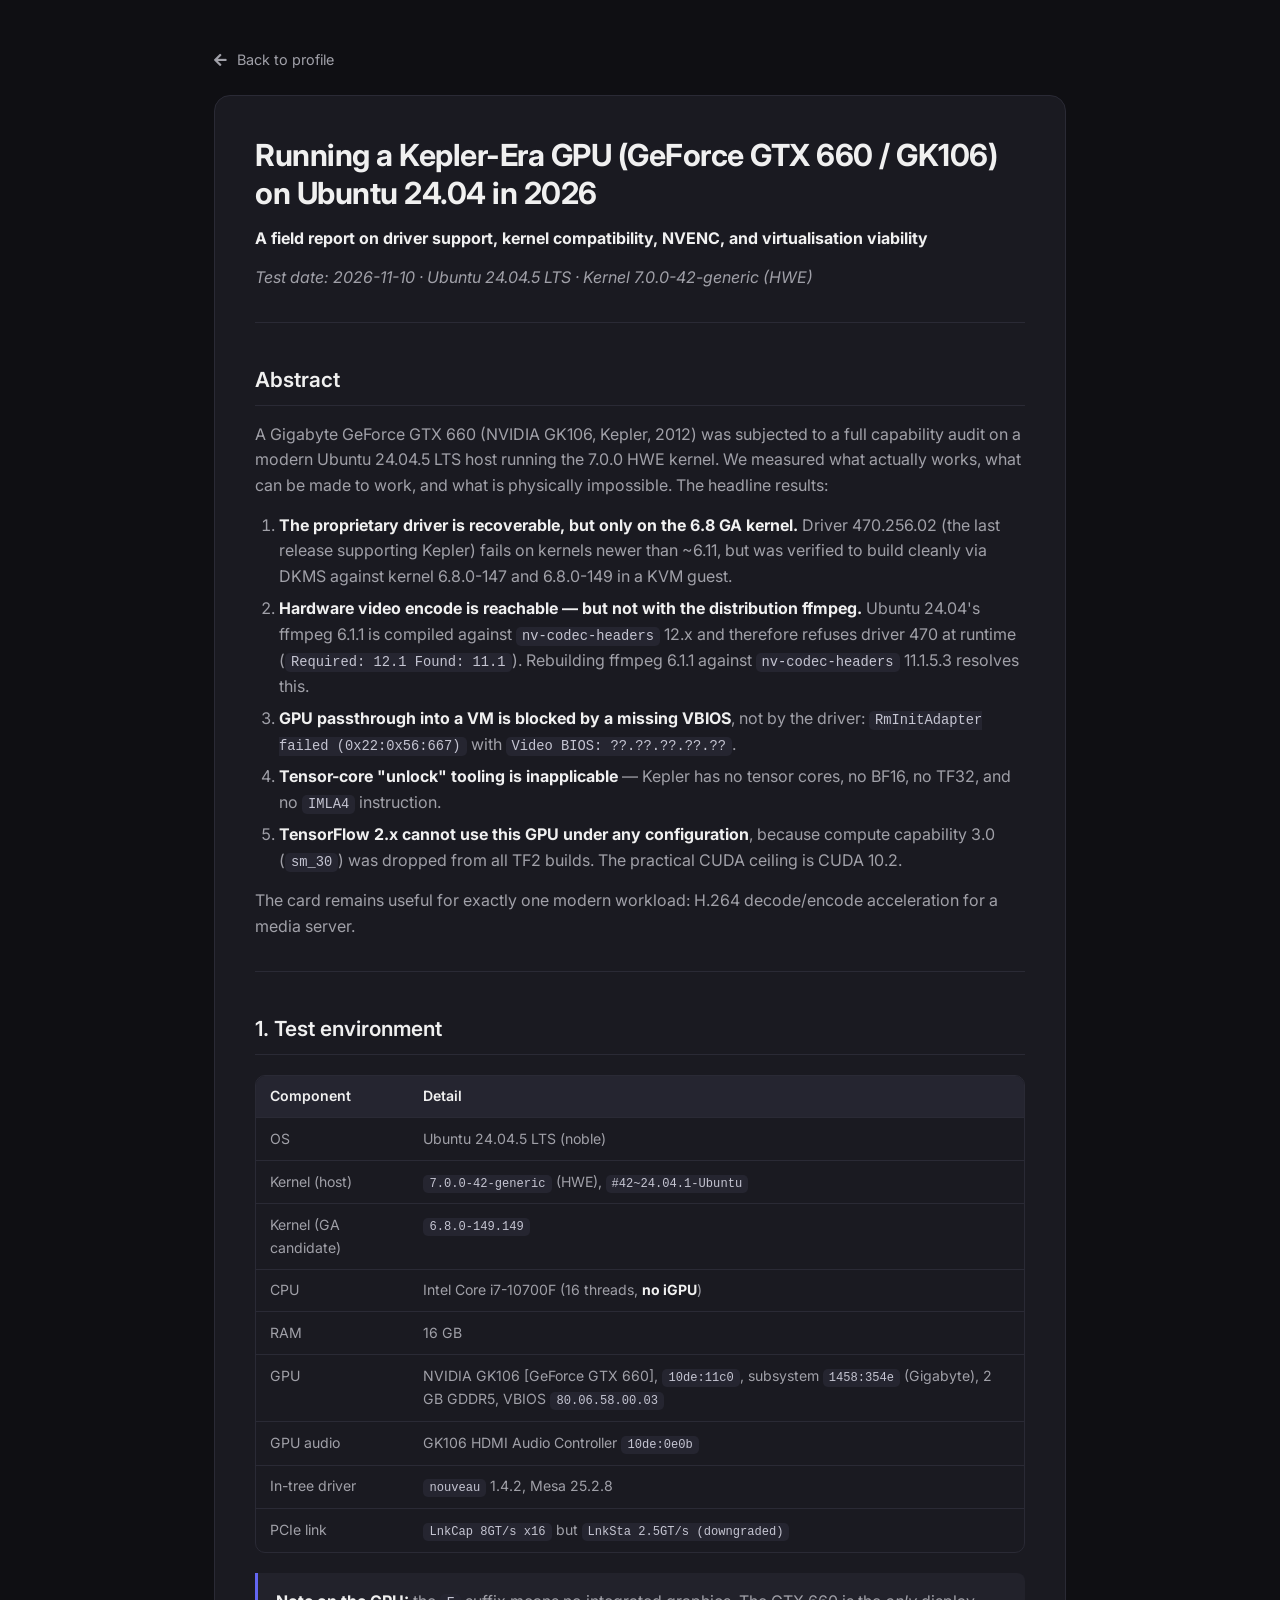
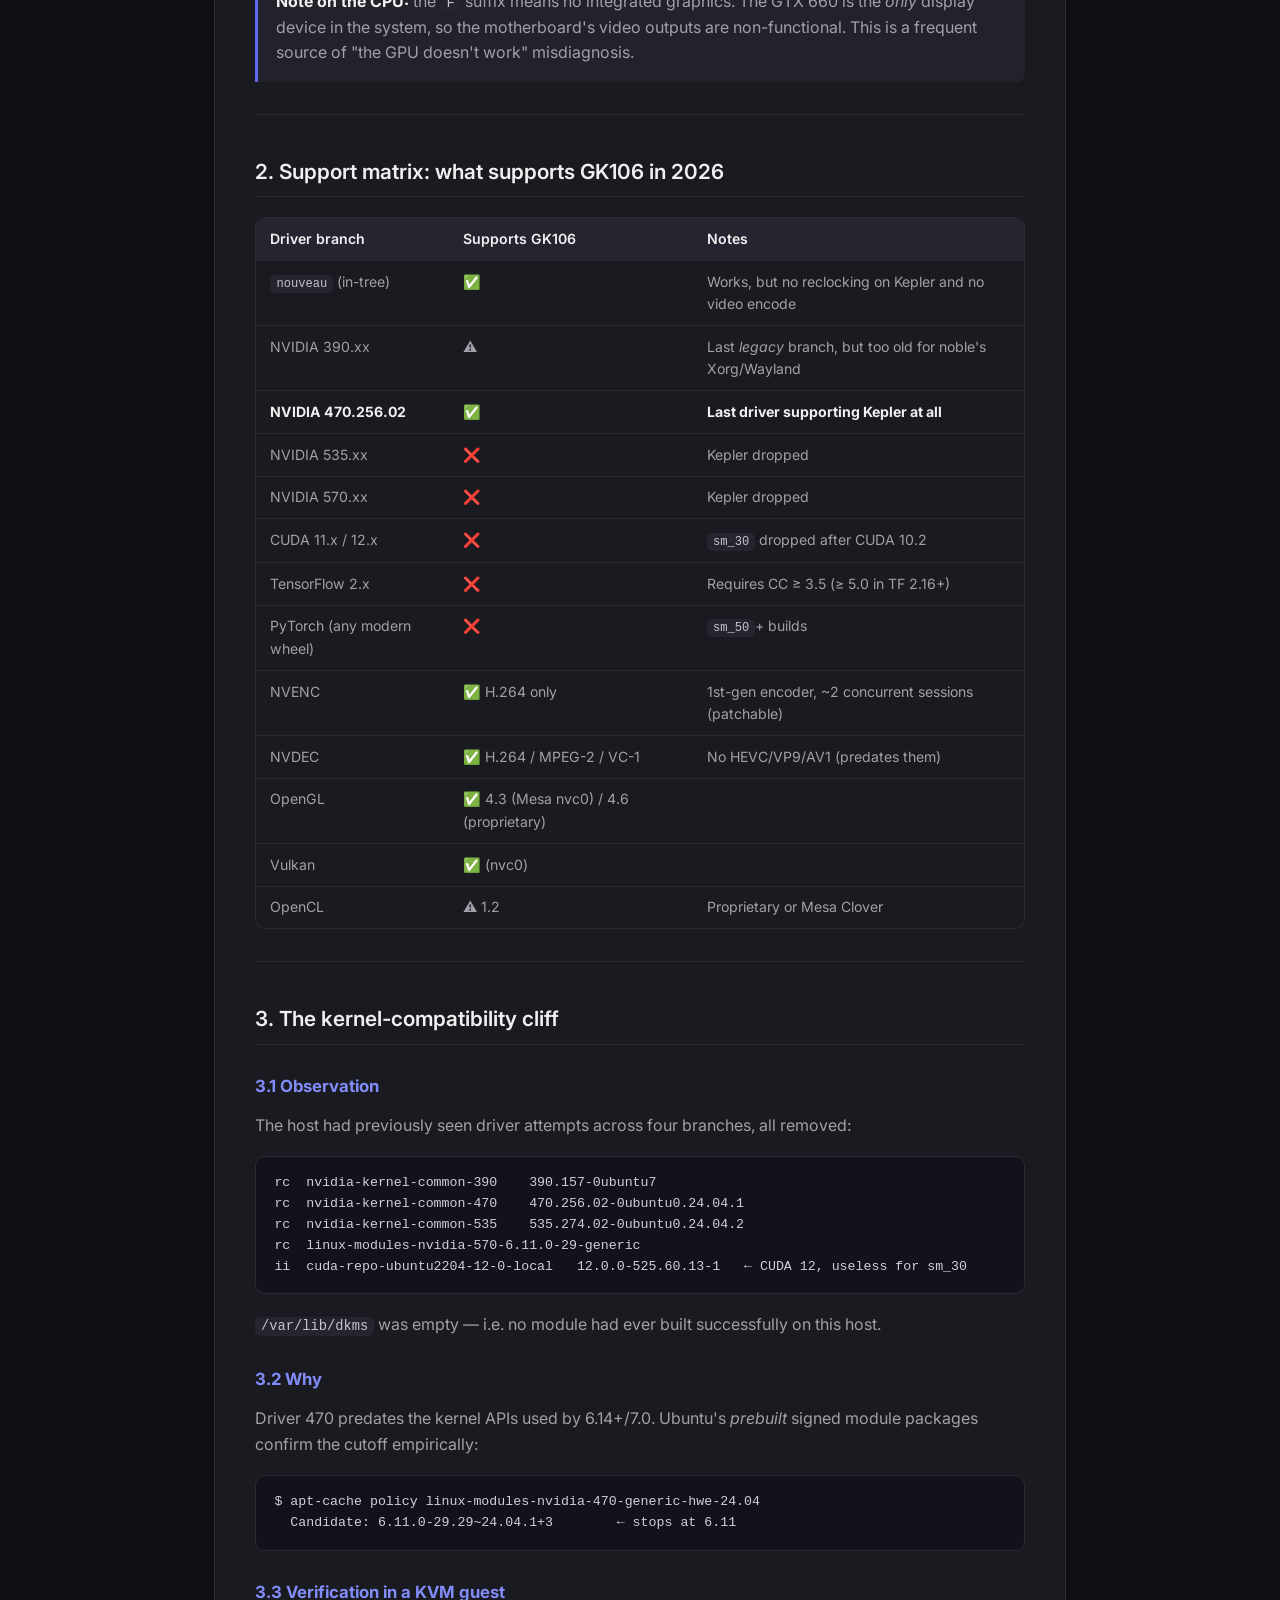
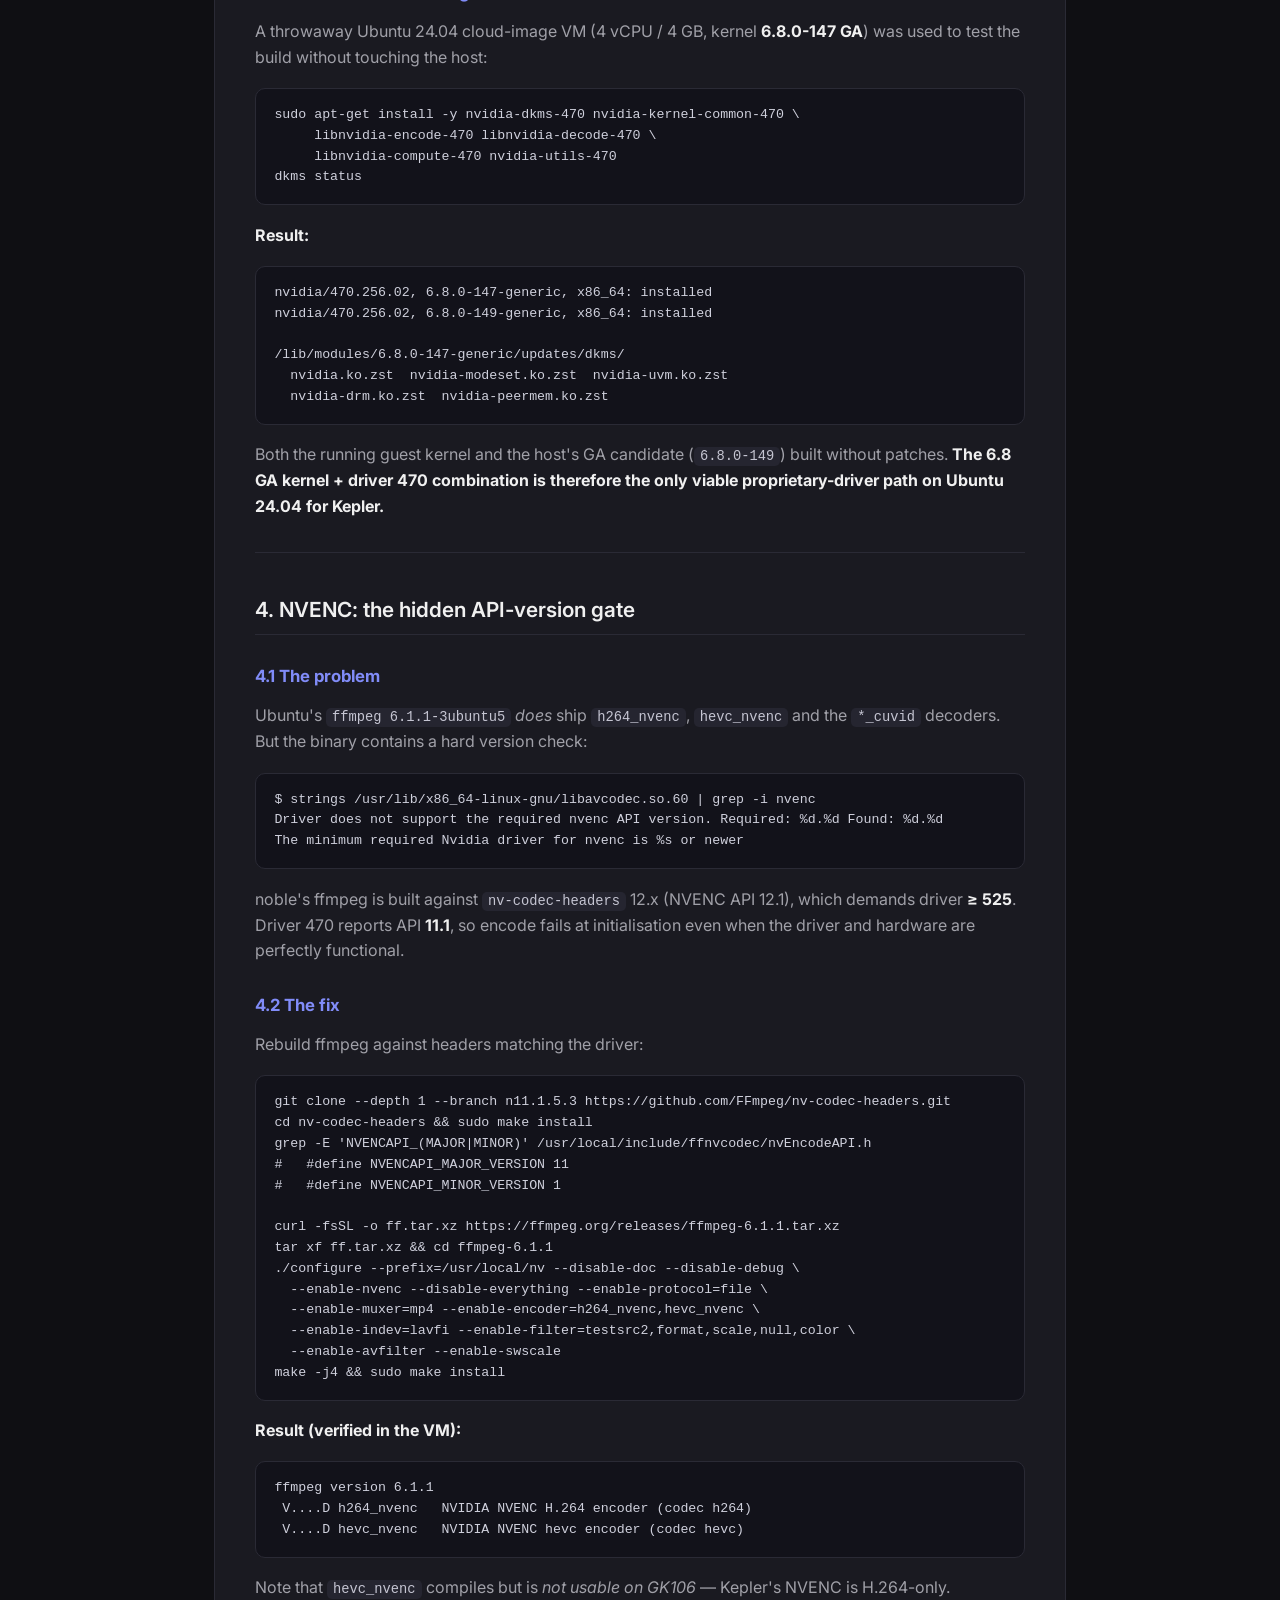
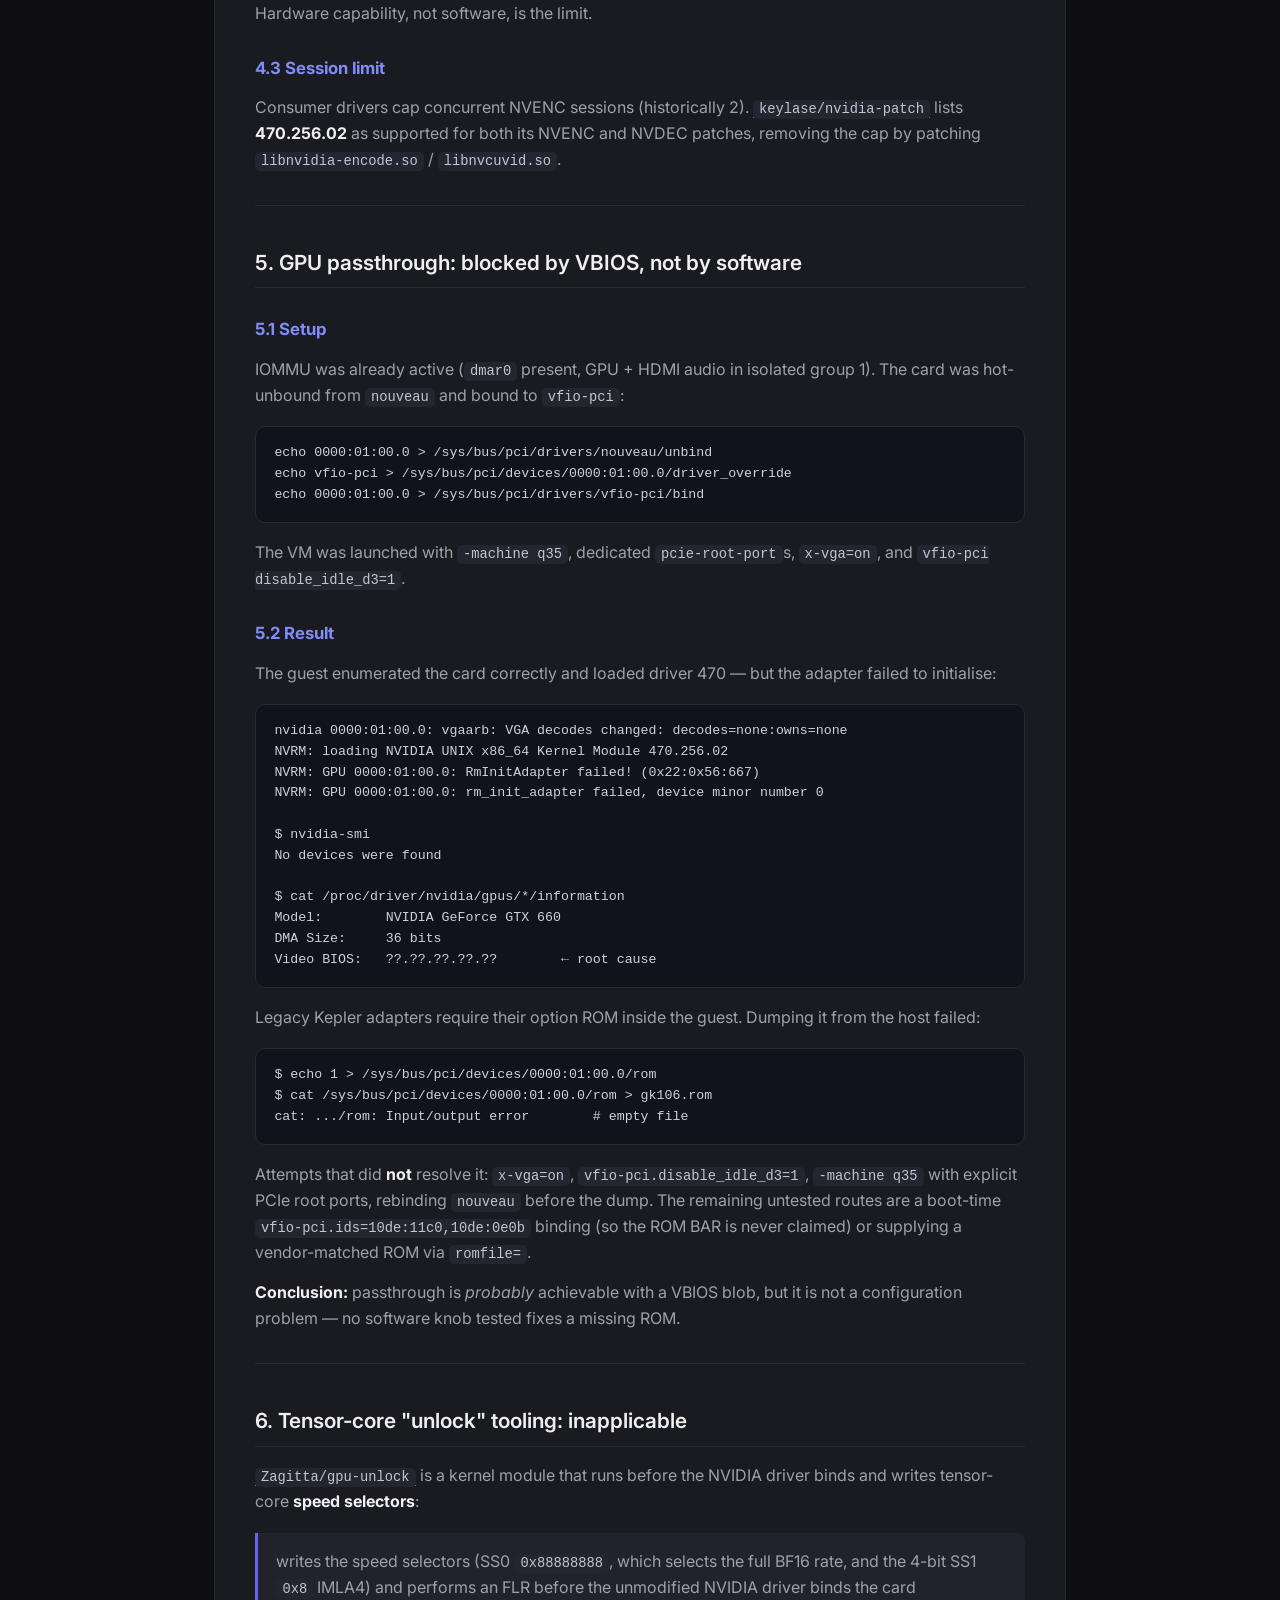
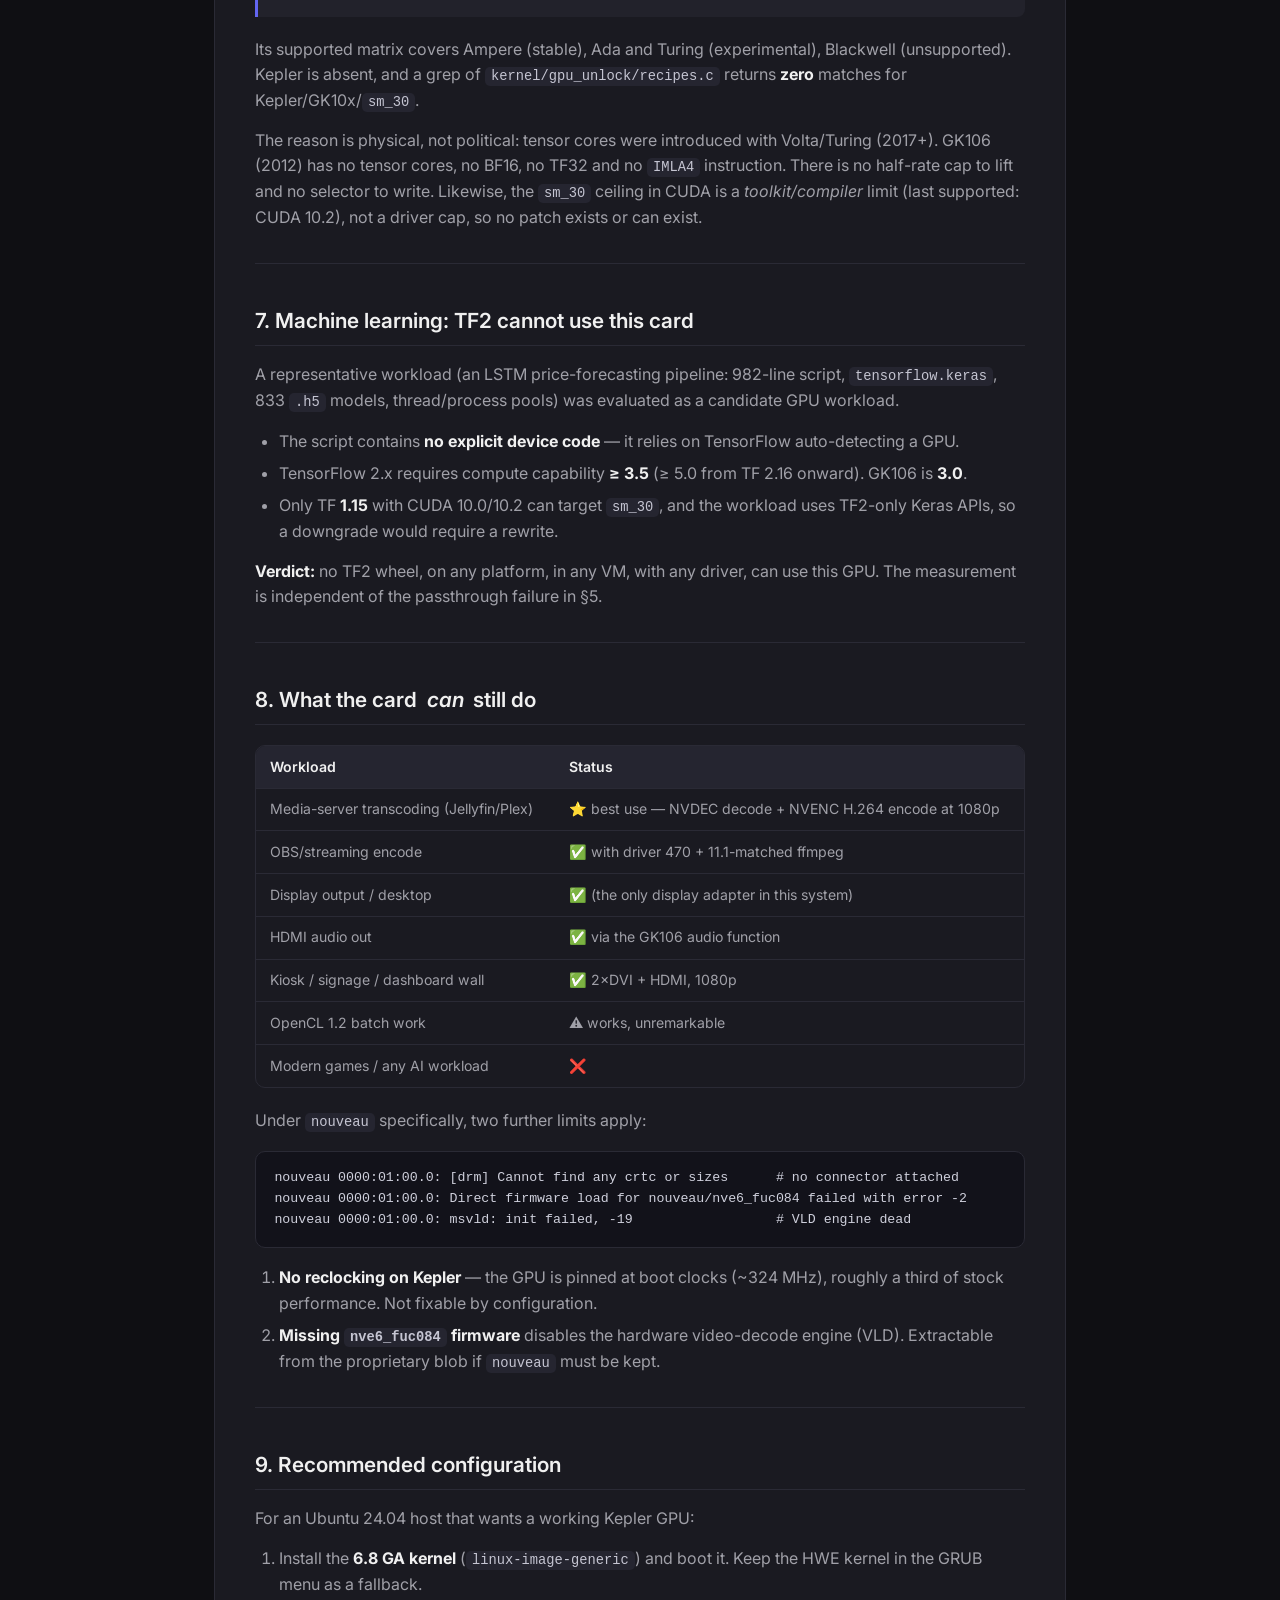
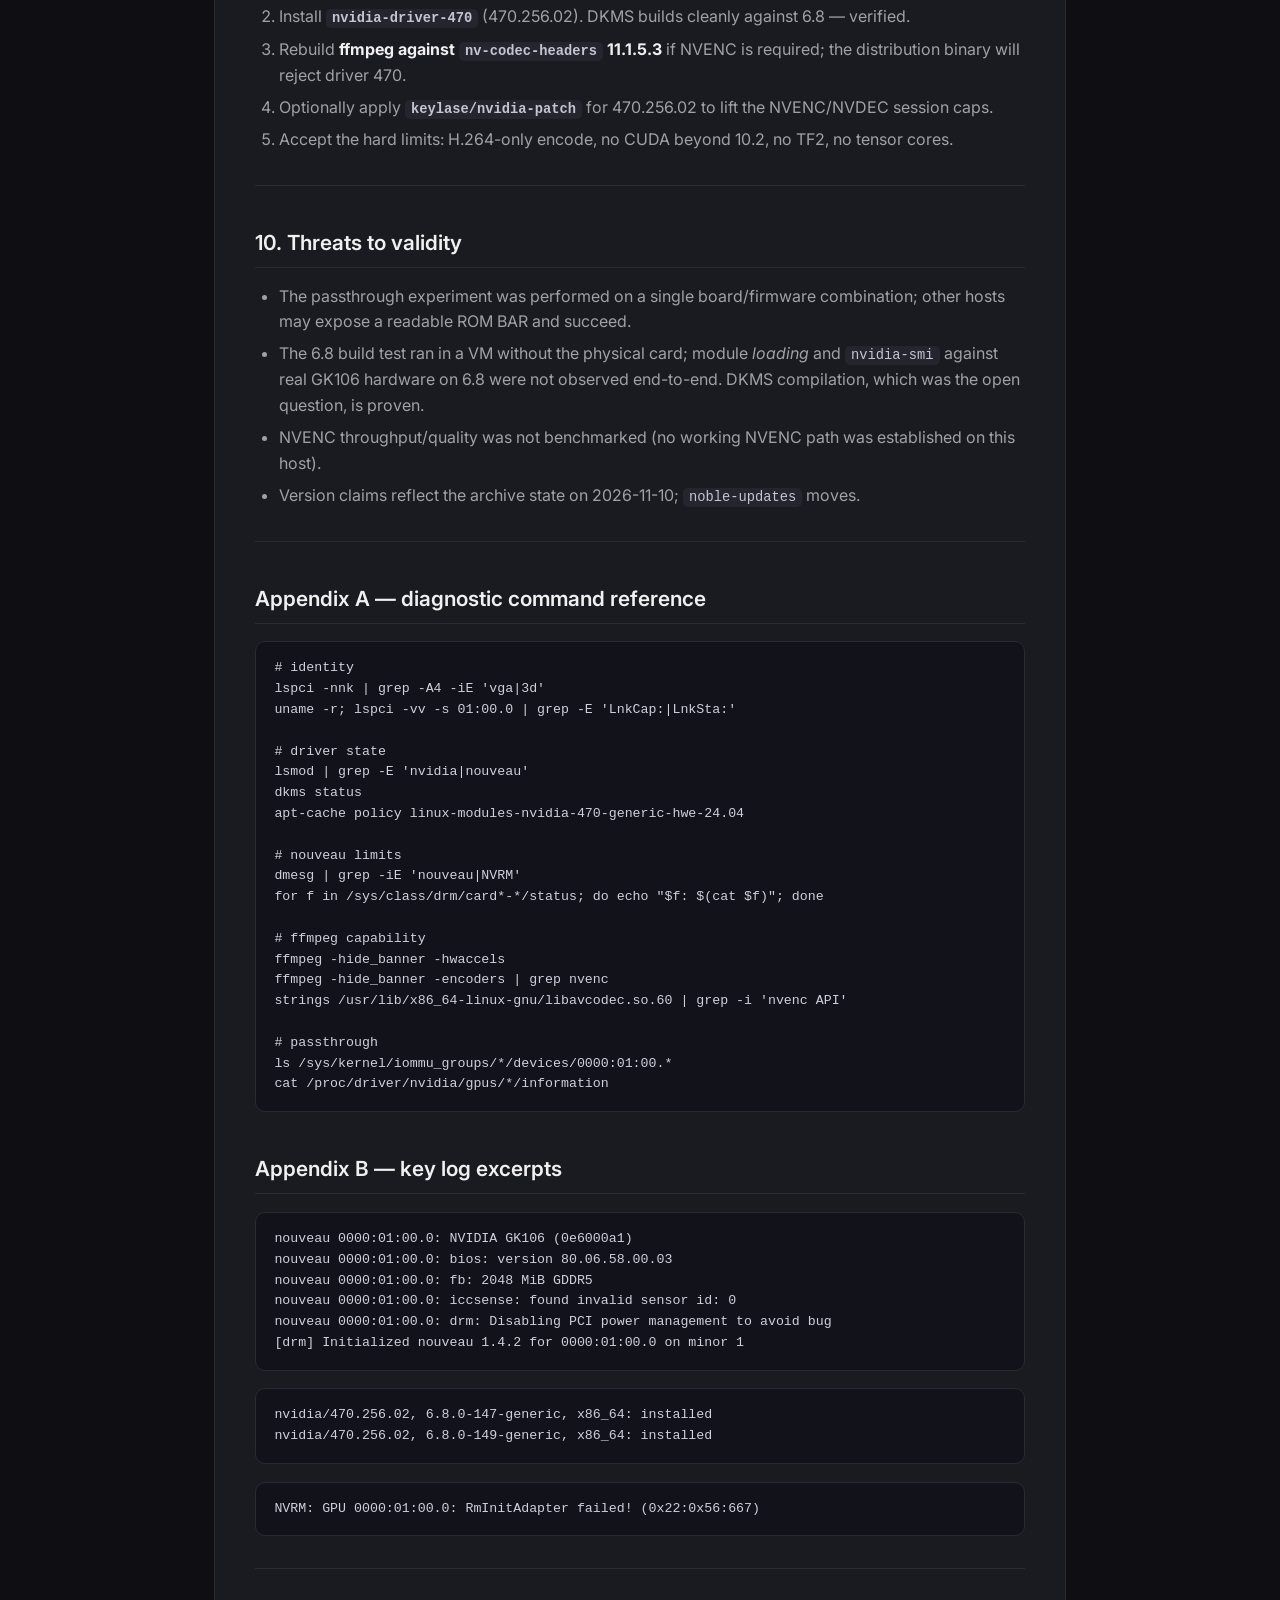
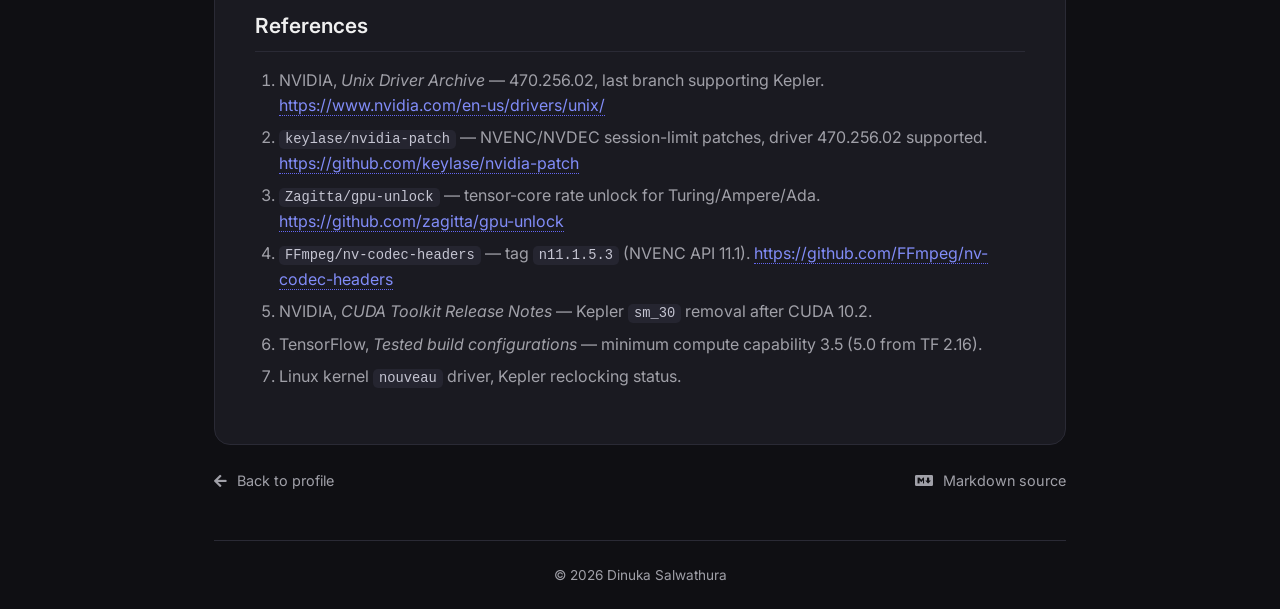
==== research/kepler-gk106-gpu.html @ ce241415 "Add research report: Kepler GK106 (GTX 660) on Ubuntu 24.04 Field report covering: - driver 470.256." ====
<!DOCTYPE html>
<html lang="en">

<meta name="description" content="Research: running a Kepler-era NVIDIA GeForce GTX 660 (GK106) on Ubuntu 24.04 in 2026 - driver support, kernel compatibility, NVENC, passthrough and CUDA limits." />
<meta property="og:title" content="Kepler GK106 (GTX 660) on Ubuntu 24.04 - Research" />
<meta property="og:type" content="article" />
<meta property="og:url" content="https://dinukasal.github.io/research/kepler-gk106-gpu.html" />
<meta property="og:description" content="A field report on driver support, kernel compatibility, NVENC and virtualisation viability for a 2012 Kepler GPU in 2026." />

<head>
    <meta charset="UTF-8">
    <meta name="viewport" content="width=device-width, initial-scale=1.0">
    <meta http-equiv="X-UA-Compatible" content="ie=edge">
    <link rel="stylesheet" href="https://use.fontawesome.com/releases/v5.4.1/css/all.css"
        integrity="sha384-5sAR7xN1Nv6T6+dT2mhtzEpVJvfS3NScPQTrOxhwjIuvcA67KV2R5Jz6kr4abQsz" crossorigin="anonymous">
    <link rel="stylesheet" href="../style.css">
    <title>Kepler GK106 on Ubuntu 24.04 | Dinuka Salwathura</title>

    <script async src="https://www.googletagmanager.com/gtag/js?id=G-8EG1JXCSR4"></script>
    <script>
        window.dataLayer = window.dataLayer || [];
        function gtag() { dataLayer.push(arguments); }
        gtag('js', new Date());
        gtag('config', 'G-8EG1JXCSR4');
    </script>
</head>

<body>
    <div class="container">
        <nav class="article-nav">
            <a href="../index.html"><i class="fas fa-arrow-left"></i> Back to profile</a>
        </nav>

        <article class="card article">
<h1 id="running-a-kepler-era-gpu-geforce-gtx-660-gk106-on-ubuntu-2404-in-2026">Running a Kepler-Era GPU (GeForce GTX 660 / GK106) on Ubuntu 24.04 in 2026</h1>
<p><strong>A field report on driver support, kernel compatibility, NVENC, and virtualisation viability</strong></p>
<p><em>Test date: 2026-11-10 · Ubuntu 24.04.5 LTS · Kernel 7.0.0-42-generic (HWE)</em></p>
<hr />
<h2 id="abstract">Abstract</h2>
<p>A Gigabyte GeForce GTX 660 (NVIDIA GK106, Kepler, 2012) was subjected to a full capability audit on a modern Ubuntu 24.04.5 LTS host running the 7.0.0 HWE kernel. We measured what actually works, what can be made to work, and what is physically impossible. The headline results:</p>
<ol>
<li><strong>The proprietary driver is recoverable, but only on the 6.8 GA kernel.</strong> Driver 470.256.02 (the last release supporting Kepler) fails on kernels newer than ~6.11, but was verified to build cleanly via DKMS against kernel 6.8.0-147 and 6.8.0-149 in a KVM guest.</li>
<li><strong>Hardware video encode is reachable — but not with the distribution ffmpeg.</strong> Ubuntu 24.04's ffmpeg 6.1.1 is compiled against <code>nv-codec-headers</code> 12.x and therefore refuses driver 470 at runtime (<code>Required: 12.1 Found: 11.1</code>). Rebuilding ffmpeg 6.1.1 against <code>nv-codec-headers</code> 11.1.5.3 resolves this.</li>
<li><strong>GPU passthrough into a VM is blocked by a missing VBIOS</strong>, not by the driver: <code>RmInitAdapter failed (0x22:0x56:667)</code> with <code>Video BIOS: ??.??.??.??.??</code>.</li>
<li><strong>Tensor-core "unlock" tooling is inapplicable</strong> — Kepler has no tensor cores, no BF16, no TF32, and no <code>IMLA4</code> instruction.</li>
<li><strong>TensorFlow 2.x cannot use this GPU under any configuration</strong>, because compute capability 3.0 (<code>sm_30</code>) was dropped from all TF2 builds. The practical CUDA ceiling is CUDA 10.2.</li>
</ol>
<p>The card remains useful for exactly one modern workload: H.264 decode/encode acceleration for a media server.</p>
<hr />
<h2 id="1-test-environment">1. Test environment</h2>
<div class="table-wrap"><table>
<thead>
<tr>
<th>Component</th>
<th>Detail</th>
</tr>
</thead>
<tbody>
<tr>
<td>OS</td>
<td>Ubuntu 24.04.5 LTS (noble)</td>
</tr>
<tr>
<td>Kernel (host)</td>
<td><code>7.0.0-42-generic</code> (HWE), <code>#42~24.04.1-Ubuntu</code></td>
</tr>
<tr>
<td>Kernel (GA candidate)</td>
<td><code>6.8.0-149.149</code></td>
</tr>
<tr>
<td>CPU</td>
<td>Intel Core i7-10700F (16 threads, <strong>no iGPU</strong>)</td>
</tr>
<tr>
<td>RAM</td>
<td>16 GB</td>
</tr>
<tr>
<td>GPU</td>
<td>NVIDIA GK106 [GeForce GTX 660], <code>10de:11c0</code>, subsystem <code>1458:354e</code> (Gigabyte), 2 GB GDDR5, VBIOS <code>80.06.58.00.03</code></td>
</tr>
<tr>
<td>GPU audio</td>
<td>GK106 HDMI Audio Controller <code>10de:0e0b</code></td>
</tr>
<tr>
<td>In-tree driver</td>
<td><code>nouveau</code> 1.4.2, Mesa 25.2.8</td>
</tr>
<tr>
<td>PCIe link</td>
<td><code>LnkCap 8GT/s x16</code> but <code>LnkSta 2.5GT/s (downgraded)</code></td>
</tr>
</tbody>
</table></div>
<blockquote>
<p><strong>Note on the CPU:</strong> the <code>F</code> suffix means no integrated graphics. The GTX 660 is the <em>only</em> display device in the system, so the motherboard's video outputs are non-functional. This is a frequent source of "the GPU doesn't work" misdiagnosis.</p>
</blockquote>
<hr />
<h2 id="2-support-matrix-what-supports-gk106-in-2026">2. Support matrix: what supports GK106 in 2026</h2>
<div class="table-wrap"><table>
<thead>
<tr>
<th>Driver branch</th>
<th>Supports GK106</th>
<th>Notes</th>
</tr>
</thead>
<tbody>
<tr>
<td><code>nouveau</code> (in-tree)</td>
<td>✅</td>
<td>Works, but no reclocking on Kepler and no video encode</td>
</tr>
<tr>
<td>NVIDIA 390.xx</td>
<td>⚠️</td>
<td>Last <em>legacy</em> branch, but too old for noble's Xorg/Wayland</td>
</tr>
<tr>
<td><strong>NVIDIA 470.256.02</strong></td>
<td>✅</td>
<td><strong>Last driver supporting Kepler at all</strong></td>
</tr>
<tr>
<td>NVIDIA 535.xx</td>
<td>❌</td>
<td>Kepler dropped</td>
</tr>
<tr>
<td>NVIDIA 570.xx</td>
<td>❌</td>
<td>Kepler dropped</td>
</tr>
<tr>
<td>CUDA 11.x / 12.x</td>
<td>❌</td>
<td><code>sm_30</code> dropped after CUDA 10.2</td>
</tr>
<tr>
<td>TensorFlow 2.x</td>
<td>❌</td>
<td>Requires CC ≥ 3.5 (≥ 5.0 in TF 2.16+)</td>
</tr>
<tr>
<td>PyTorch (any modern wheel)</td>
<td>❌</td>
<td><code>sm_50</code>+ builds</td>
</tr>
<tr>
<td>NVENC</td>
<td>✅ H.264 only</td>
<td>1st-gen encoder, ~2 concurrent sessions (patchable)</td>
</tr>
<tr>
<td>NVDEC</td>
<td>✅ H.264 / MPEG-2 / VC-1</td>
<td>No HEVC/VP9/AV1 (predates them)</td>
</tr>
<tr>
<td>OpenGL</td>
<td>✅ 4.3 (Mesa nvc0) / 4.6 (proprietary)</td>
<td></td>
</tr>
<tr>
<td>Vulkan</td>
<td>✅ (nvc0)</td>
<td></td>
</tr>
<tr>
<td>OpenCL</td>
<td>⚠️ 1.2</td>
<td>Proprietary or Mesa Clover</td>
</tr>
</tbody>
</table></div>
<hr />
<h2 id="3-the-kernel-compatibility-cliff">3. The kernel-compatibility cliff</h2>
<h3 id="31-observation">3.1 Observation</h3>
<p>The host had previously seen driver attempts across four branches, all removed:</p>
<pre><code>rc  nvidia-kernel-common-390    390.157-0ubuntu7
rc  nvidia-kernel-common-470    470.256.02-0ubuntu0.24.04.1
rc  nvidia-kernel-common-535    535.274.02-0ubuntu0.24.04.2
rc  linux-modules-nvidia-570-6.11.0-29-generic
ii  cuda-repo-ubuntu2204-12-0-local   12.0.0-525.60.13-1   ← CUDA 12, useless for sm_30
</code></pre>
<p><code>/var/lib/dkms</code> was empty — i.e. no module had ever built successfully on this host.</p>
<h3 id="32-why">3.2 Why</h3>
<p>Driver 470 predates the kernel APIs used by 6.14+/7.0. Ubuntu's <em>prebuilt</em> signed module packages confirm the cutoff empirically:</p>
<pre><code>$ apt-cache policy linux-modules-nvidia-470-generic-hwe-24.04
  Candidate: 6.11.0-29.29~24.04.1+3        ← stops at 6.11
</code></pre>
<h3 id="33-verification-in-a-kvm-guest">3.3 Verification in a KVM guest</h3>
<p>A throwaway Ubuntu 24.04 cloud-image VM (4 vCPU / 4 GB, kernel <strong>6.8.0-147 GA</strong>) was used to test the build without touching the host:</p>
<pre><code class="language-bash">sudo apt-get install -y nvidia-dkms-470 nvidia-kernel-common-470 \
     libnvidia-encode-470 libnvidia-decode-470 \
     libnvidia-compute-470 nvidia-utils-470
dkms status
</code></pre>
<p><strong>Result:</strong></p>
<pre><code>nvidia/470.256.02, 6.8.0-147-generic, x86_64: installed
nvidia/470.256.02, 6.8.0-149-generic, x86_64: installed

/lib/modules/6.8.0-147-generic/updates/dkms/
  nvidia.ko.zst  nvidia-modeset.ko.zst  nvidia-uvm.ko.zst
  nvidia-drm.ko.zst  nvidia-peermem.ko.zst
</code></pre>
<p>Both the running guest kernel and the host's GA candidate (<code>6.8.0-149</code>) built without patches. <strong>The 6.8 GA kernel + driver 470 combination is therefore the only viable proprietary-driver path on Ubuntu 24.04 for Kepler.</strong></p>
<hr />
<h2 id="4-nvenc-the-hidden-api-version-gate">4. NVENC: the hidden API-version gate</h2>
<h3 id="41-the-problem">4.1 The problem</h3>
<p>Ubuntu's <code>ffmpeg 6.1.1-3ubuntu5</code> <em>does</em> ship <code>h264_nvenc</code>, <code>hevc_nvenc</code> and the <code>*_cuvid</code> decoders. But the binary contains a hard version check:</p>
<pre><code>$ strings /usr/lib/x86_64-linux-gnu/libavcodec.so.60 | grep -i nvenc
Driver does not support the required nvenc API version. Required: %d.%d Found: %d.%d
The minimum required Nvidia driver for nvenc is %s or newer
</code></pre>
<p>noble's ffmpeg is built against <code>nv-codec-headers</code> 12.x (NVENC API 12.1), which demands driver <strong>≥ 525</strong>. Driver 470 reports API <strong>11.1</strong>, so encode fails at initialisation even when the driver and hardware are perfectly functional.</p>
<h3 id="42-the-fix">4.2 The fix</h3>
<p>Rebuild ffmpeg against headers matching the driver:</p>
<pre><code class="language-bash">git clone --depth 1 --branch n11.1.5.3 https://github.com/FFmpeg/nv-codec-headers.git
cd nv-codec-headers &amp;&amp; sudo make install
grep -E 'NVENCAPI_(MAJOR|MINOR)' /usr/local/include/ffnvcodec/nvEncodeAPI.h
#   #define NVENCAPI_MAJOR_VERSION 11
#   #define NVENCAPI_MINOR_VERSION 1

curl -fsSL -o ff.tar.xz https://ffmpeg.org/releases/ffmpeg-6.1.1.tar.xz
tar xf ff.tar.xz &amp;&amp; cd ffmpeg-6.1.1
./configure --prefix=/usr/local/nv --disable-doc --disable-debug \
  --enable-nvenc --disable-everything --enable-protocol=file \
  --enable-muxer=mp4 --enable-encoder=h264_nvenc,hevc_nvenc \
  --enable-indev=lavfi --enable-filter=testsrc2,format,scale,null,color \
  --enable-avfilter --enable-swscale
make -j4 &amp;&amp; sudo make install
</code></pre>
<p><strong>Result (verified in the VM):</strong></p>
<pre><code>ffmpeg version 6.1.1
 V....D h264_nvenc   NVIDIA NVENC H.264 encoder (codec h264)
 V....D hevc_nvenc   NVIDIA NVENC hevc encoder (codec hevc)
</code></pre>
<p>Note that <code>hevc_nvenc</code> compiles but is <em>not usable on GK106</em> — Kepler's NVENC is H.264-only. Hardware capability, not software, is the limit.</p>
<h3 id="43-session-limit">4.3 Session limit</h3>
<p>Consumer drivers cap concurrent NVENC sessions (historically 2). <a href="https://github.com/keylase/nvidia-patch"><code>keylase/nvidia-patch</code></a> lists <strong>470.256.02</strong> as supported for both its NVENC and NVDEC patches, removing the cap by patching <code>libnvidia-encode.so</code> / <code>libnvcuvid.so</code>.</p>
<hr />
<h2 id="5-gpu-passthrough-blocked-by-vbios-not-by-software">5. GPU passthrough: blocked by VBIOS, not by software</h2>
<h3 id="51-setup">5.1 Setup</h3>
<p>IOMMU was already active (<code>dmar0</code> present, GPU + HDMI audio in isolated group 1). The card was hot-unbound from <code>nouveau</code> and bound to <code>vfio-pci</code>:</p>
<pre><code class="language-bash">echo 0000:01:00.0 &gt; /sys/bus/pci/drivers/nouveau/unbind
echo vfio-pci &gt; /sys/bus/pci/devices/0000:01:00.0/driver_override
echo 0000:01:00.0 &gt; /sys/bus/pci/drivers/vfio-pci/bind
</code></pre>
<p>The VM was launched with <code>-machine q35</code>, dedicated <code>pcie-root-port</code>s, <code>x-vga=on</code>, and <code>vfio-pci disable_idle_d3=1</code>.</p>
<h3 id="52-result">5.2 Result</h3>
<p>The guest enumerated the card correctly and loaded driver 470 — but the adapter failed to initialise:</p>
<pre><code>nvidia 0000:01:00.0: vgaarb: VGA decodes changed: decodes=none:owns=none
NVRM: loading NVIDIA UNIX x86_64 Kernel Module 470.256.02
NVRM: GPU 0000:01:00.0: RmInitAdapter failed! (0x22:0x56:667)
NVRM: GPU 0000:01:00.0: rm_init_adapter failed, device minor number 0

$ nvidia-smi
No devices were found

$ cat /proc/driver/nvidia/gpus/*/information
Model:        NVIDIA GeForce GTX 660
DMA Size:     36 bits
Video BIOS:   ??.??.??.??.??        ← root cause
</code></pre>
<p>Legacy Kepler adapters require their option ROM inside the guest. Dumping it from the host failed:</p>
<pre><code>$ echo 1 &gt; /sys/bus/pci/devices/0000:01:00.0/rom
$ cat /sys/bus/pci/devices/0000:01:00.0/rom &gt; gk106.rom
cat: .../rom: Input/output error        # empty file
</code></pre>
<p>Attempts that did <strong>not</strong> resolve it: <code>x-vga=on</code>, <code>vfio-pci.disable_idle_d3=1</code>, <code>-machine q35</code> with explicit PCIe root ports, rebinding <code>nouveau</code> before the dump. The remaining untested routes are a boot-time <code>vfio-pci.ids=10de:11c0,10de:0e0b</code> binding (so the ROM BAR is never claimed) or supplying a vendor-matched ROM via <code>romfile=</code>.</p>
<p><strong>Conclusion:</strong> passthrough is <em>probably</em> achievable with a VBIOS blob, but it is not a configuration problem — no software knob tested fixes a missing ROM.</p>
<hr />
<h2 id="6-tensor-core-unlock-tooling-inapplicable">6. Tensor-core "unlock" tooling: inapplicable</h2>
<p><a href="https://github.com/zagitta/gpu-unlock"><code>Zagitta/gpu-unlock</code></a> is a kernel module that runs before the NVIDIA driver binds and writes tensor-core <strong>speed selectors</strong>:</p>
<blockquote>
<p>writes the speed selectors (SS0 <code>0x88888888</code>, which selects the full BF16 rate, and the 4-bit SS1 <code>0x8</code> IMLA4) and performs an FLR before the unmodified NVIDIA driver binds the card</p>
</blockquote>
<p>Its supported matrix covers Ampere (stable), Ada and Turing (experimental), Blackwell (unsupported). Kepler is absent, and a grep of <code>kernel/gpu_unlock/recipes.c</code> returns <strong>zero</strong> matches for Kepler/GK10x/<code>sm_30</code>.</p>
<p>The reason is physical, not political: tensor cores were introduced with Volta/Turing (2017+). GK106 (2012) has no tensor cores, no BF16, no TF32 and no <code>IMLA4</code> instruction. There is no half-rate cap to lift and no selector to write. Likewise, the <code>sm_30</code> ceiling in CUDA is a <em>toolkit/compiler</em> limit (last supported: CUDA 10.2), not a driver cap, so no patch exists or can exist.</p>
<hr />
<h2 id="7-machine-learning-tf2-cannot-use-this-card">7. Machine learning: TF2 cannot use this card</h2>
<p>A representative workload (an LSTM price-forecasting pipeline: 982-line script, <code>tensorflow.keras</code>, 833 <code>.h5</code> models, thread/process pools) was evaluated as a candidate GPU workload.</p>
<ul>
<li>The script contains <strong>no explicit device code</strong> — it relies on TensorFlow auto-detecting a GPU.</li>
<li>TensorFlow 2.x requires compute capability <strong>≥ 3.5</strong> (≥ 5.0 from TF 2.16 onward). GK106 is <strong>3.0</strong>.</li>
<li>Only TF <strong>1.15</strong> with CUDA 10.0/10.2 can target <code>sm_30</code>, and the workload uses TF2-only Keras APIs, so a downgrade would require a rewrite.</li>
</ul>
<p><strong>Verdict:</strong> no TF2 wheel, on any platform, in any VM, with any driver, can use this GPU. The measurement is independent of the passthrough failure in §5.</p>
<hr />
<h2 id="8-what-the-card-can-still-do">8. What the card <em>can</em> still do</h2>
<div class="table-wrap"><table>
<thead>
<tr>
<th>Workload</th>
<th>Status</th>
</tr>
</thead>
<tbody>
<tr>
<td>Media-server transcoding (Jellyfin/Plex)</td>
<td>⭐ best use — NVDEC decode + NVENC H.264 encode at 1080p</td>
</tr>
<tr>
<td>OBS/streaming encode</td>
<td>✅ with driver 470 + 11.1-matched ffmpeg</td>
</tr>
<tr>
<td>Display output / desktop</td>
<td>✅ (the only display adapter in this system)</td>
</tr>
<tr>
<td>HDMI audio out</td>
<td>✅ via the GK106 audio function</td>
</tr>
<tr>
<td>Kiosk / signage / dashboard wall</td>
<td>✅ 2×DVI + HDMI, 1080p</td>
</tr>
<tr>
<td>OpenCL 1.2 batch work</td>
<td>⚠️ works, unremarkable</td>
</tr>
<tr>
<td>Modern games / any AI workload</td>
<td>❌</td>
</tr>
</tbody>
</table></div>
<p>Under <code>nouveau</code> specifically, two further limits apply:</p>
<pre><code>nouveau 0000:01:00.0: [drm] Cannot find any crtc or sizes      # no connector attached
nouveau 0000:01:00.0: Direct firmware load for nouveau/nve6_fuc084 failed with error -2
nouveau 0000:01:00.0: msvld: init failed, -19                  # VLD engine dead
</code></pre>
<ol>
<li><strong>No reclocking on Kepler</strong> — the GPU is pinned at boot clocks (~324 MHz), roughly a third of stock performance. Not fixable by configuration.</li>
<li><strong>Missing <code>nve6_fuc084</code> firmware</strong> disables the hardware video-decode engine (VLD). Extractable from the proprietary blob if <code>nouveau</code> must be kept.</li>
</ol>
<hr />
<h2 id="9-recommended-configuration">9. Recommended configuration</h2>
<p>For an Ubuntu 24.04 host that wants a working Kepler GPU:</p>
<ol>
<li>Install the <strong>6.8 GA kernel</strong> (<code>linux-image-generic</code>) and boot it. Keep the HWE kernel in the GRUB menu as a fallback.</li>
<li>Install <strong><code>nvidia-driver-470</code></strong> (470.256.02). DKMS builds cleanly against 6.8 — verified.</li>
<li>Rebuild <strong>ffmpeg against <code>nv-codec-headers</code> 11.1.5.3</strong> if NVENC is required; the distribution binary will reject driver 470.</li>
<li>Optionally apply <strong><code>keylase/nvidia-patch</code></strong> for 470.256.02 to lift the NVENC/NVDEC session caps.</li>
<li>Accept the hard limits: H.264-only encode, no CUDA beyond 10.2, no TF2, no tensor cores.</li>
</ol>
<hr />
<h2 id="10-threats-to-validity">10. Threats to validity</h2>
<ul>
<li>The passthrough experiment was performed on a single board/firmware combination; other hosts may expose a readable ROM BAR and succeed.</li>
<li>The 6.8 build test ran in a VM without the physical card; module <em>loading</em> and <code>nvidia-smi</code> against real GK106 hardware on 6.8 were not observed end-to-end. DKMS compilation, which was the open question, is proven.</li>
<li>NVENC throughput/quality was not benchmarked (no working NVENC path was established on this host).</li>
<li>Version claims reflect the archive state on 2026-11-10; <code>noble-updates</code> moves.</li>
</ul>
<hr />
<h2 id="appendix-a-diagnostic-command-reference">Appendix A — diagnostic command reference</h2>
<pre><code class="language-bash"># identity
lspci -nnk | grep -A4 -iE 'vga|3d'
uname -r; lspci -vv -s 01:00.0 | grep -E 'LnkCap:|LnkSta:'

# driver state
lsmod | grep -E 'nvidia|nouveau'
dkms status
apt-cache policy linux-modules-nvidia-470-generic-hwe-24.04

# nouveau limits
dmesg | grep -iE 'nouveau|NVRM'
for f in /sys/class/drm/card*-*/status; do echo &quot;$f: $(cat $f)&quot;; done

# ffmpeg capability
ffmpeg -hide_banner -hwaccels
ffmpeg -hide_banner -encoders | grep nvenc
strings /usr/lib/x86_64-linux-gnu/libavcodec.so.60 | grep -i 'nvenc API'

# passthrough
ls /sys/kernel/iommu_groups/*/devices/0000:01:00.*
cat /proc/driver/nvidia/gpus/*/information
</code></pre>
<h2 id="appendix-b-key-log-excerpts">Appendix B — key log excerpts</h2>
<pre><code>nouveau 0000:01:00.0: NVIDIA GK106 (0e6000a1)
nouveau 0000:01:00.0: bios: version 80.06.58.00.03
nouveau 0000:01:00.0: fb: 2048 MiB GDDR5
nouveau 0000:01:00.0: iccsense: found invalid sensor id: 0
nouveau 0000:01:00.0: drm: Disabling PCI power management to avoid bug
[drm] Initialized nouveau 1.4.2 for 0000:01:00.0 on minor 1
</code></pre>
<pre><code>nvidia/470.256.02, 6.8.0-147-generic, x86_64: installed
nvidia/470.256.02, 6.8.0-149-generic, x86_64: installed
</code></pre>
<pre><code>NVRM: GPU 0000:01:00.0: RmInitAdapter failed! (0x22:0x56:667)
</code></pre>
<hr />
<h2 id="references">References</h2>
<ol>
<li>NVIDIA, <em>Unix Driver Archive</em> — 470.256.02, last branch supporting Kepler. <a href="https://www.nvidia.com/en-us/drivers/unix/">https://www.nvidia.com/en-us/drivers/unix/</a></li>
<li><code>keylase/nvidia-patch</code> — NVENC/NVDEC session-limit patches, driver 470.256.02 supported. <a href="https://github.com/keylase/nvidia-patch">https://github.com/keylase/nvidia-patch</a></li>
<li><code>Zagitta/gpu-unlock</code> — tensor-core rate unlock for Turing/Ampere/Ada. <a href="https://github.com/zagitta/gpu-unlock">https://github.com/zagitta/gpu-unlock</a></li>
<li><code>FFmpeg/nv-codec-headers</code> — tag <code>n11.1.5.3</code> (NVENC API 11.1). <a href="https://github.com/FFmpeg/nv-codec-headers">https://github.com/FFmpeg/nv-codec-headers</a></li>
<li>NVIDIA, <em>CUDA Toolkit Release Notes</em> — Kepler <code>sm_30</code> removal after CUDA 10.2.</li>
<li>TensorFlow, <em>Tested build configurations</em> — minimum compute capability 3.5 (5.0 from TF 2.16).</li>
<li>Linux kernel <code>nouveau</code> driver, Kepler reclocking status.</li>
</ol>
        </article>

        <nav class="article-nav article-nav-bottom">
            <a href="../index.html"><i class="fas fa-arrow-left"></i> Back to profile</a>
            <a href="kepler-gk106-gpu.md" class="md-source"><i class="fab fa-markdown"></i> Markdown source</a>
        </nav>

        <footer>
            <p>&copy; 2026 Dinuka Salwathura</p>
        </footer>
    </div>
</body>

</html>
---- style.css ----
@import url('https://fonts.googleapis.com/css2?family=Inter:wght@300;400;500;600;700&display=swap');

:root {
    --bg-primary: #0f0f13;
    --bg-card: #1a1a21;
    --bg-card-hover: #22222b;
    --text-primary: #f0f0f0;
    --text-secondary: #a0a0a8;
    --accent: #6366f1;
    --accent-hover: #818cf8;
    --border: #2a2a35;
    --skill-bg: #252530;
    --skill-text: #c5c5d2;
}

* {
    margin: 0;
    padding: 0;
    box-sizing: border-box;
}

body {
    font-family: 'Inter', sans-serif;
    background-color: var(--bg-primary);
    color: var(--text-secondary);
    line-height: 1.6;
    min-height: 100vh;
}

.container {
    max-width: 900px;
    margin: 0 auto;
    padding: 3rem 1.5rem;
}

.profile-section {
    text-align: center;
    margin-bottom: 3rem;
    animation: fadeInDown 0.6s ease-out;
}

.profile-image {
    width: 160px;
    height: 160px;
    margin: 0 auto 1.5rem;
    border-radius: 50%;
    overflow: hidden;
    border: 3px solid var(--accent);
    box-shadow: 0 0 30px rgba(99, 102, 241, 0.3);
    transition: transform 0.3s ease, box-shadow 0.3s ease;
}

.profile-image:hover {
    transform: scale(1.05);
    box-shadow: 0 0 40px rgba(99, 102, 241, 0.5);
}

.profile-image img {
    width: 100%;
    height: 100%;
    object-fit: cover;
}

.profile-section h1 {
    font-size: 2.2rem;
    font-weight: 700;
    color: var(--text-primary);
    margin-bottom: 0.5rem;
    letter-spacing: -0.5px;
}

.location {
    font-size: 0.95rem;
    color: var(--text-secondary);
    margin-bottom: 1.2rem;
}

.location i {
    color: var(--accent);
    margin-right: 6px;
}

.social-links {
    display: flex;
    justify-content: center;
    gap: 1rem;
    flex-wrap: wrap;
}

.social-link {
    display: flex;
    align-items: center;
    justify-content: center;
    width: 44px;
    height: 44px;
    border-radius: 12px;
    background: var(--bg-card);
    color: var(--text-secondary);
    font-size: 1.2rem;
    text-decoration: none;
    transition: all 0.25s ease;
    border: 1px solid var(--border);
}

.social-link:hover {
    background: var(--accent);
    color: white;
    transform: translateY(-3px);
    border-color: var(--accent);
    box-shadow: 0 8px 20px rgba(99, 102, 241, 0.35);
}

.content {
    display: flex;
    flex-direction: column;
    gap: 1.5rem;
}

.card {
    background: var(--bg-card);
    border-radius: 16px;
    padding: 1.75rem;
    border: 1px solid var(--border);
    transition: transform 0.25s ease, box-shadow 0.25s ease;
    animation: fadeInUp 0.6s ease-out backwards;
}

.card:nth-child(1) { animation-delay: 0.1s; }
.card:nth-child(2) { animation-delay: 0.2s; }
.card:nth-child(3) { animation-delay: 0.3s; }
.card:nth-child(4) { animation-delay: 0.4s; }

.card:hover {
    transform: translateY(-2px);
    box-shadow: 0 12px 30px rgba(0, 0, 0, 0.25);
    border-color: var(--accent);
}

.card h2 {
    font-size: 1.25rem;
    font-weight: 600;
    color: var(--text-primary);
    margin-bottom: 1rem;
    display: flex;
    align-items: center;
    gap: 0.6rem;
}

.card h2 i {
    color: var(--accent);
}

.title {
    color: var(--text-primary);
    font-size: 1.05rem;
    margin-bottom: 1rem;
}

.work-title {
    font-size: 1.05rem;
    font-weight: 600;
    color: var(--text-primary);
    margin-bottom: 0.9rem;
}

.work-history {
    display: flex;
    flex-direction: column;
    gap: 1.1rem;
}

.work-item {
    font-size: 0.95rem;
}

.work-item-header {
    display: flex;
    flex-wrap: wrap;
    gap: 0.5rem;
}

.work-description {
    color: var(--text-secondary);
    font-size: 0.875rem;
    margin-top: 0.25rem;
}

.work-item .company {
    color: var(--accent);
    font-weight: 500;
    text-decoration: none;
    transition: color 0.2s ease;
}

.work-item .company:hover {
    color: var(--accent-hover);
    text-decoration: underline;
}

.work-item .role {
    color: var(--text-secondary);
}

.skills-grid {
    display: flex;
    flex-wrap: wrap;
    gap: 0.6rem;
}

.skill-tag {
    background: var(--skill-bg);
    color: var(--skill-text);
    padding: 0.45rem 0.9rem;
    border-radius: 8px;
    font-size: 0.85rem;
    font-weight: 500;
    transition: all 0.2s ease;
    border: 1px solid transparent;
}

.skill-tag:hover {
    background: var(--accent);
    color: white;
    transform: translateY(-2px);
    border-color: var(--accent);
}

.projects-grid {
    display: grid;
    grid-template-columns: repeat(auto-fill, minmax(220px, 1fr));
    gap: 1rem;
}

.project-card {
    background: var(--bg-primary);
    border: 1px solid var(--border);
    border-radius: 12px;
    padding: 1.25rem;
    text-decoration: none;
    transition: all 0.25s ease;
}

.project-card:hover {
    background: var(--bg-card-hover);
    border-color: var(--accent);
    transform: translateY(-3px);
    box-shadow: 0 8px 20px rgba(0, 0, 0, 0.2);
}

.project-card h3 {
    color: var(--text-primary);
    font-size: 1rem;
    font-weight: 600;
    margin-bottom: 0.4rem;
    transition: color 0.2s ease;
}

.project-card:hover h3 {
    color: var(--accent);
}

.project-card p {
    color: var(--text-secondary);
    font-size: 0.85rem;
}

.contact-link {
    display: inline-flex;
    align-items: center;
    gap: 0.6rem;
    color: var(--text-secondary);
    text-decoration: none;
    font-size: 1rem;
    padding: 0.75rem 1.25rem;
    background: var(--bg-primary);
    border-radius: 10px;
    transition: all 0.25s ease;
    border: 1px solid var(--border);
}

.contact-link:hover {
    background: var(--accent);
    color: white;
    border-color: var(--accent);
    transform: translateX(5px);
}

.contact-link i {
    color: var(--accent);
    transition: color 0.25s ease;
}

.contact-link:hover i {
    color: white;
}

footer {
    text-align: center;
    margin-top: 3rem;
    padding-top: 1.5rem;
    border-top: 1px solid var(--border);
    color: var(--text-secondary);
    font-size: 0.85rem;
}

@keyframes fadeInDown {
    from {
        opacity: 0;
        transform: translateY(-20px);
    }
    to {
        opacity: 1;
        transform: translateY(0);
    }
}

@keyframes fadeInUp {
    from {
        opacity: 0;
        transform: translateY(20px);
    }
    to {
        opacity: 1;
        transform: translateY(0);
    }
}

@media (max-width: 600px) {
    .container {
        padding: 2rem 1rem;
    }
    
    .profile-section h1 {
        font-size: 1.8rem;
    }
    
    .profile-image {
        width: 130px;
        height: 130px;
    }
    
    .card {
        padding: 1.25rem;
    }
    
    .projects-grid {
        grid-template-columns: 1fr;
    }
    
    .social-link {
        width: 40px;
        height: 40px;
        font-size: 1.1rem;
    }
}

/* ---------- Research article pages ---------- */

.article-nav {
    display: flex;
    justify-content: space-between;
    align-items: center;
    gap: 1rem;
    margin-bottom: 1.5rem;
}

.article-nav a {
    color: var(--text-secondary);
    text-decoration: none;
    font-size: 0.9rem;
    transition: color 0.2s ease;
}

.article-nav a:hover {
    color: var(--accent-hover);
}

.article-nav a i {
    margin-right: 6px;
}

.article {
    padding: 2.5rem;
}

.article h1 {
    font-size: 1.9rem;
    line-height: 1.25;
    color: var(--text-primary);
    letter-spacing: -0.5px;
    margin-bottom: 0.75rem;
}

.article h2 {
    font-size: 1.3rem;
    color: var(--text-primary);
    margin: 2.5rem 0 1rem;
    padding-bottom: 0.5rem;
    border-bottom: 1px solid var(--border);
}

.article h3 {
    font-size: 1.05rem;
    color: var(--accent-hover);
    margin: 1.75rem 0 0.6rem;
}

.article p {
    margin: 0.85rem 0;
    color: var(--text-secondary);
}

.article strong {
    color: var(--text-primary);
}

.article a {
    color: var(--accent-hover);
    text-decoration: none;
    border-bottom: 1px dotted var(--accent);
}

.article a:hover {
    color: #a5b4fc;
    border-bottom-style: solid;
}

.article ul,
.article ol {
    margin: 0.9rem 0 0.9rem 1.5rem;
    color: var(--text-secondary);
}

.article li {
    margin: 0.4rem 0;
}

.article hr {
    border: none;
    border-top: 1px solid var(--border);
    margin: 2rem 0;
}

.article code {
    font-family: ui-monospace, SFMono-Regular, "SF Mono", Menlo, Consolas, monospace;
    font-size: 0.86em;
    background: var(--skill-bg);
    color: #c5c5d2;
    padding: 2px 6px;
    border-radius: 5px;
}

.article pre {
    background: #12121a;
    border: 1px solid var(--border);
    border-radius: 10px;
    padding: 1rem 1.15rem;
    overflow-x: auto;
    margin: 1.1rem 0;
}

.article pre code {
    background: none;
    padding: 0;
    font-size: 0.83rem;
    line-height: 1.55;
    color: #cfd0dc;
    white-space: pre;
}

.article blockquote {
    border-left: 3px solid var(--accent);
    background: var(--bg-card-hover);
    padding: 0.75rem 1.15rem;
    border-radius: 0 8px 8px 0;
    margin: 1.2rem 0;
}

.article blockquote p {
    margin: 0.25rem 0;
}

.table-wrap {
    overflow-x: auto;
    margin: 1.25rem 0;
    border: 1px solid var(--border);
    border-radius: 10px;
}

.article table {
    border-collapse: collapse;
    width: 100%;
    font-size: 0.88rem;
}

.article th,
.article td {
    text-align: left;
    padding: 0.6rem 0.9rem;
    border-bottom: 1px solid var(--border);
    vertical-align: top;
}

.article th {
    background: var(--skill-bg);
    color: var(--text-primary);
    font-weight: 600;
    white-space: nowrap;
}

.article tbody tr:last-child td {
    border-bottom: none;
}

.article tbody tr:hover {
    background: var(--bg-card-hover);
}

.article-nav-bottom {
    margin-top: 1.5rem;
    margin-bottom: 2rem;
}

@media (max-width: 600px) {
    .article {
        padding: 1.25rem;
    }

    .article h1 {
        font-size: 1.45rem;
    }

    .article h2 {
        font-size: 1.15rem;
    }

    .article pre code {
        font-size: 0.78rem;
    }
}
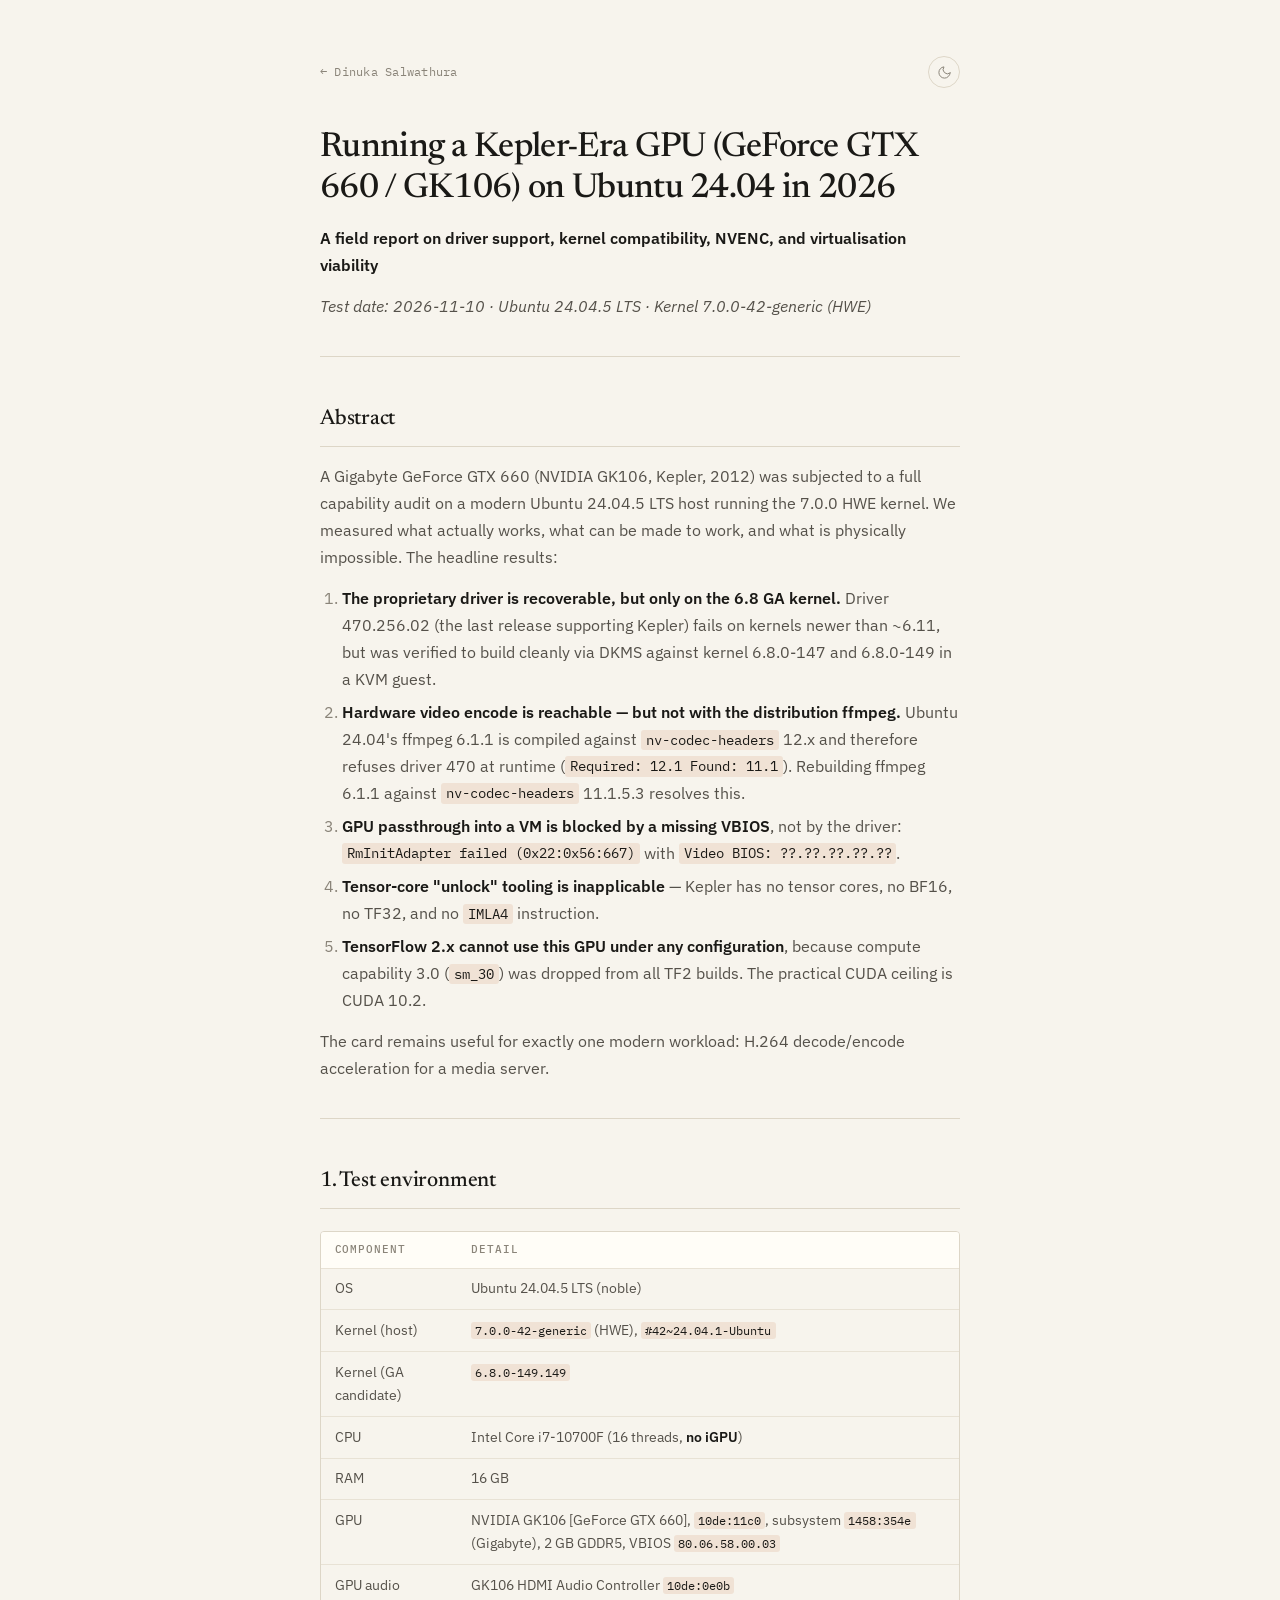
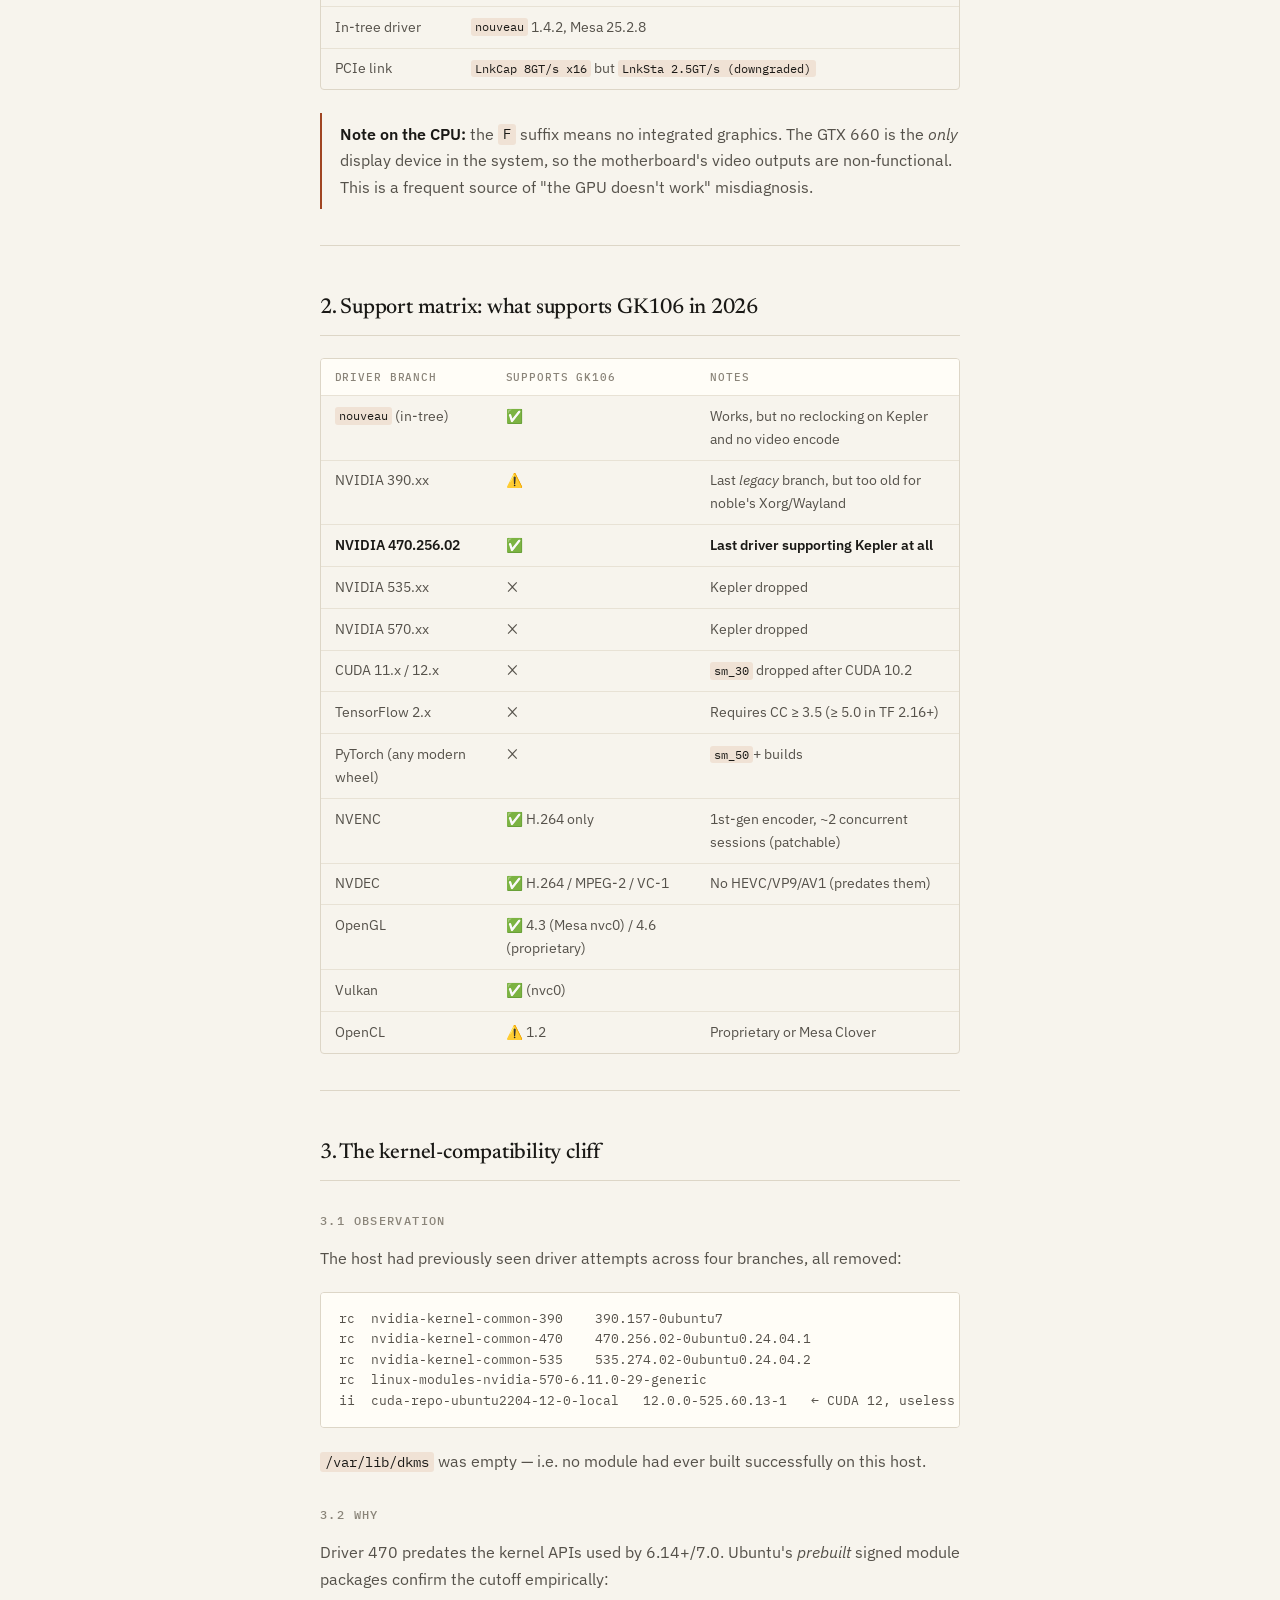
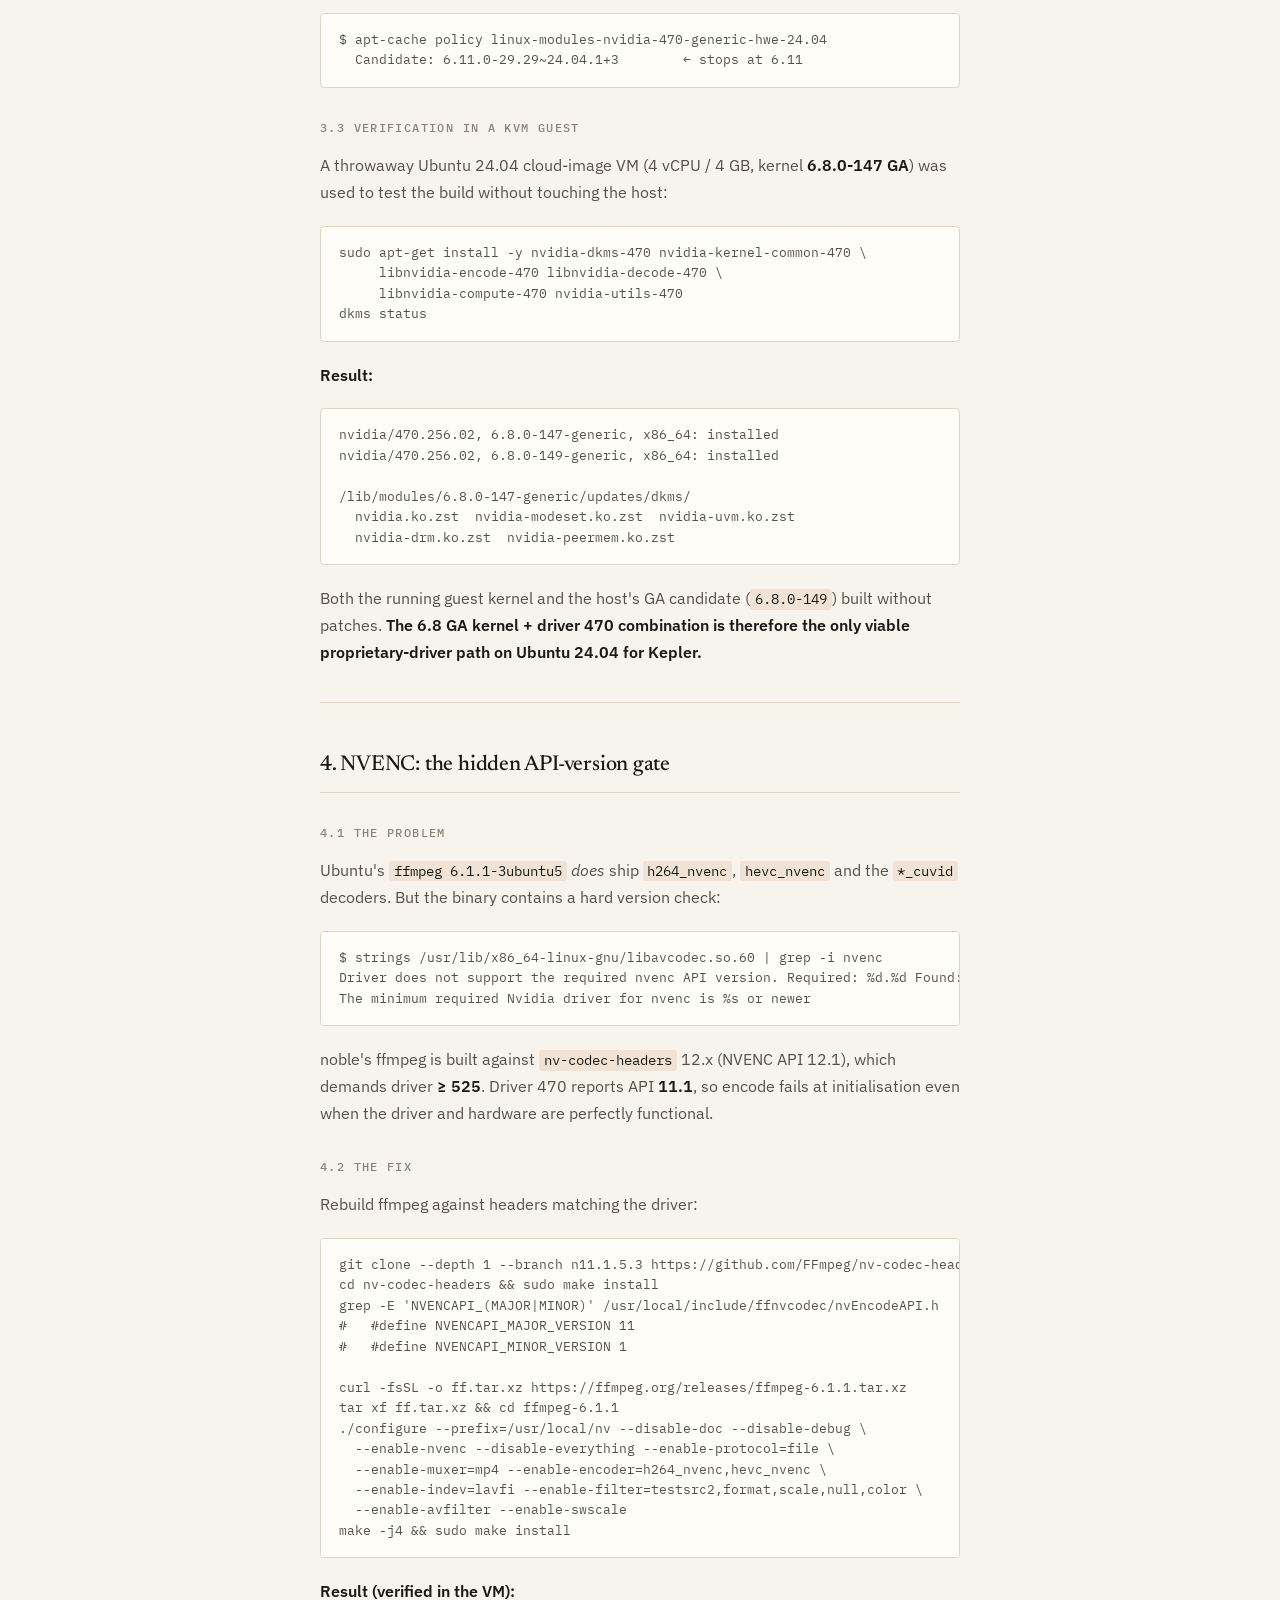
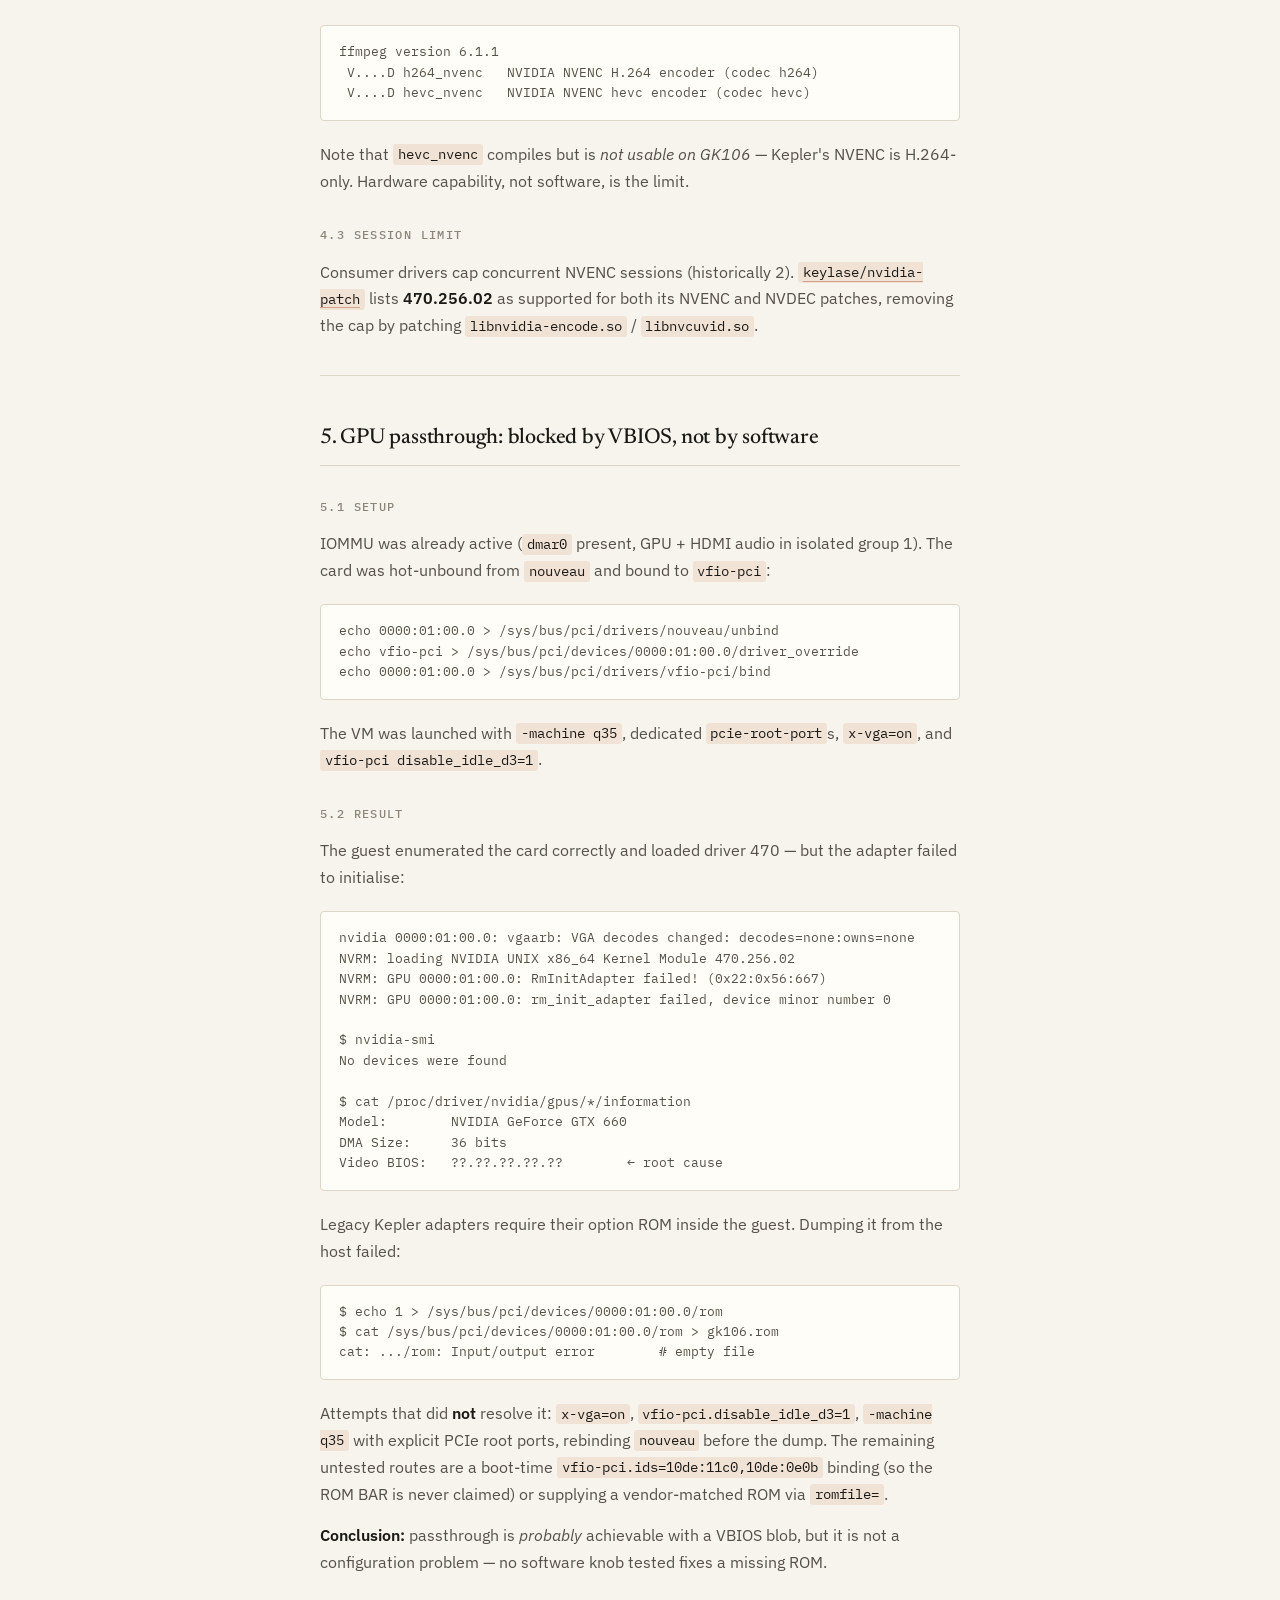
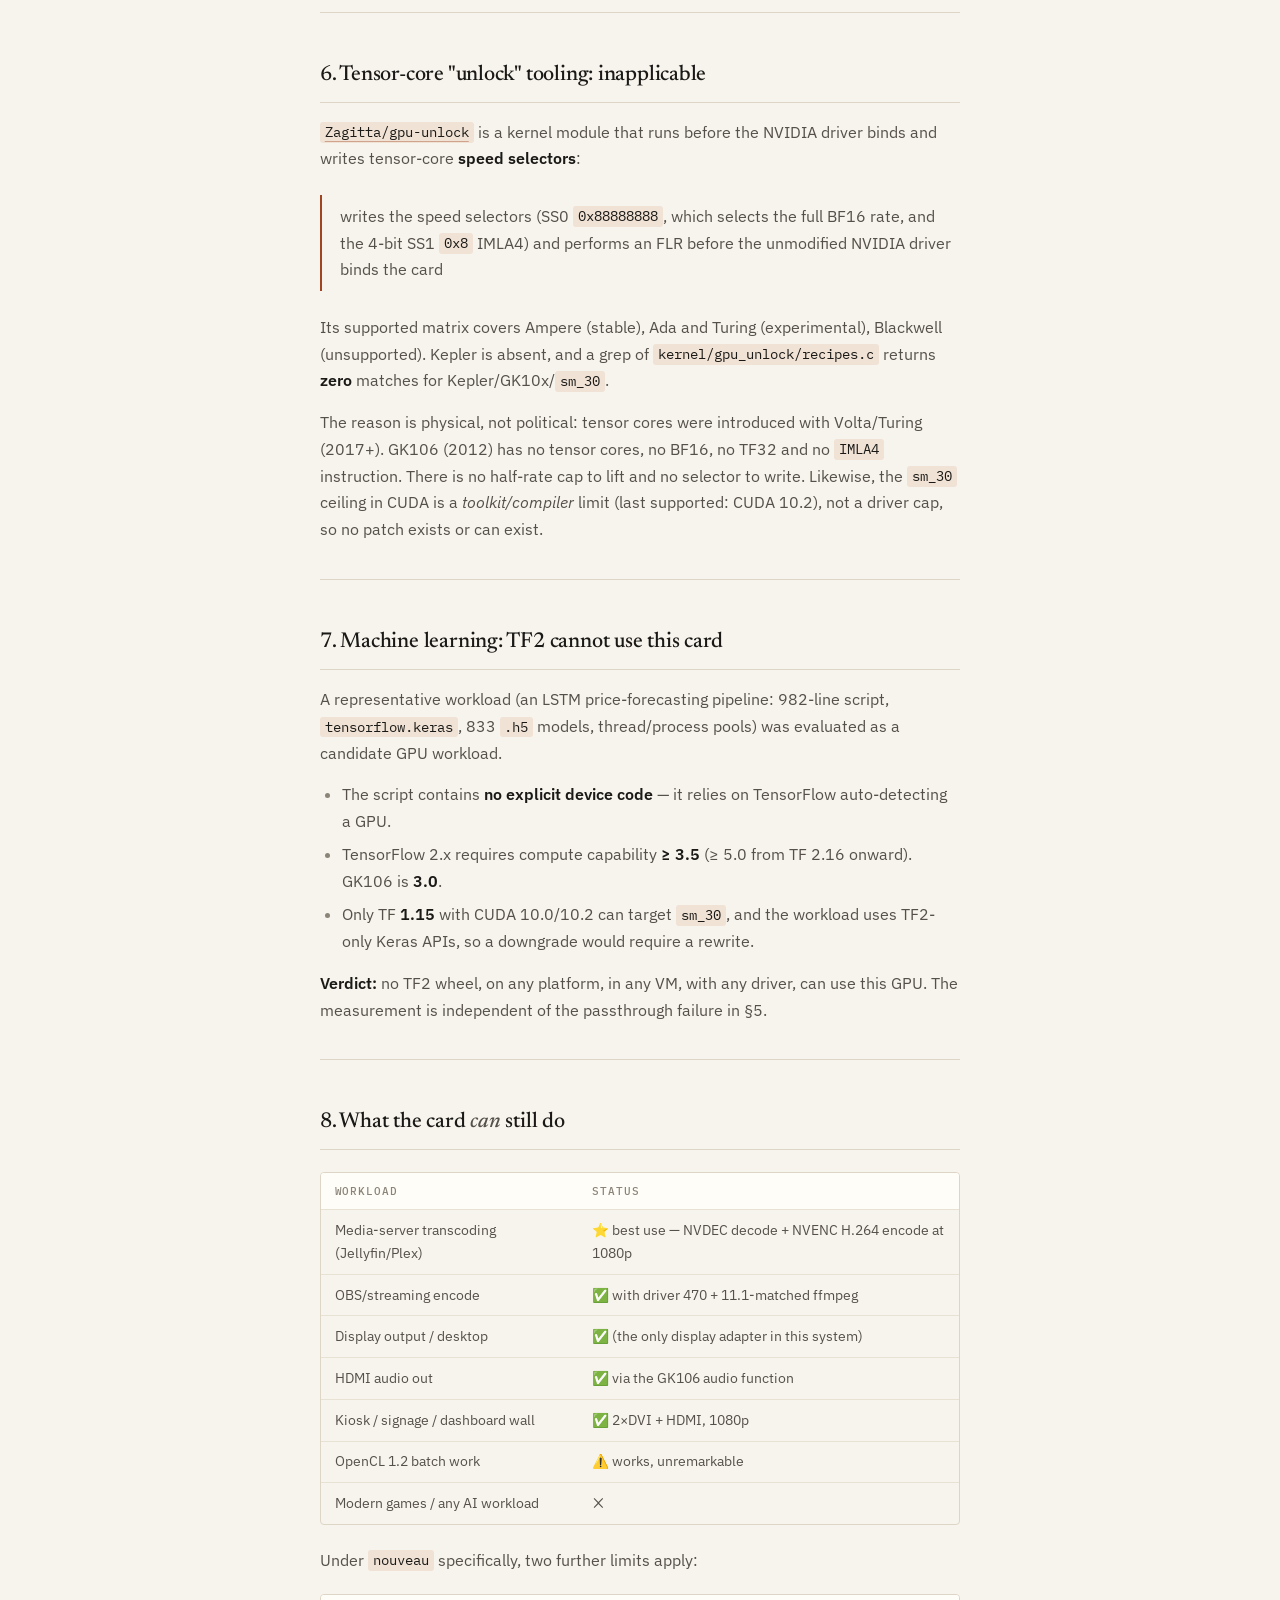
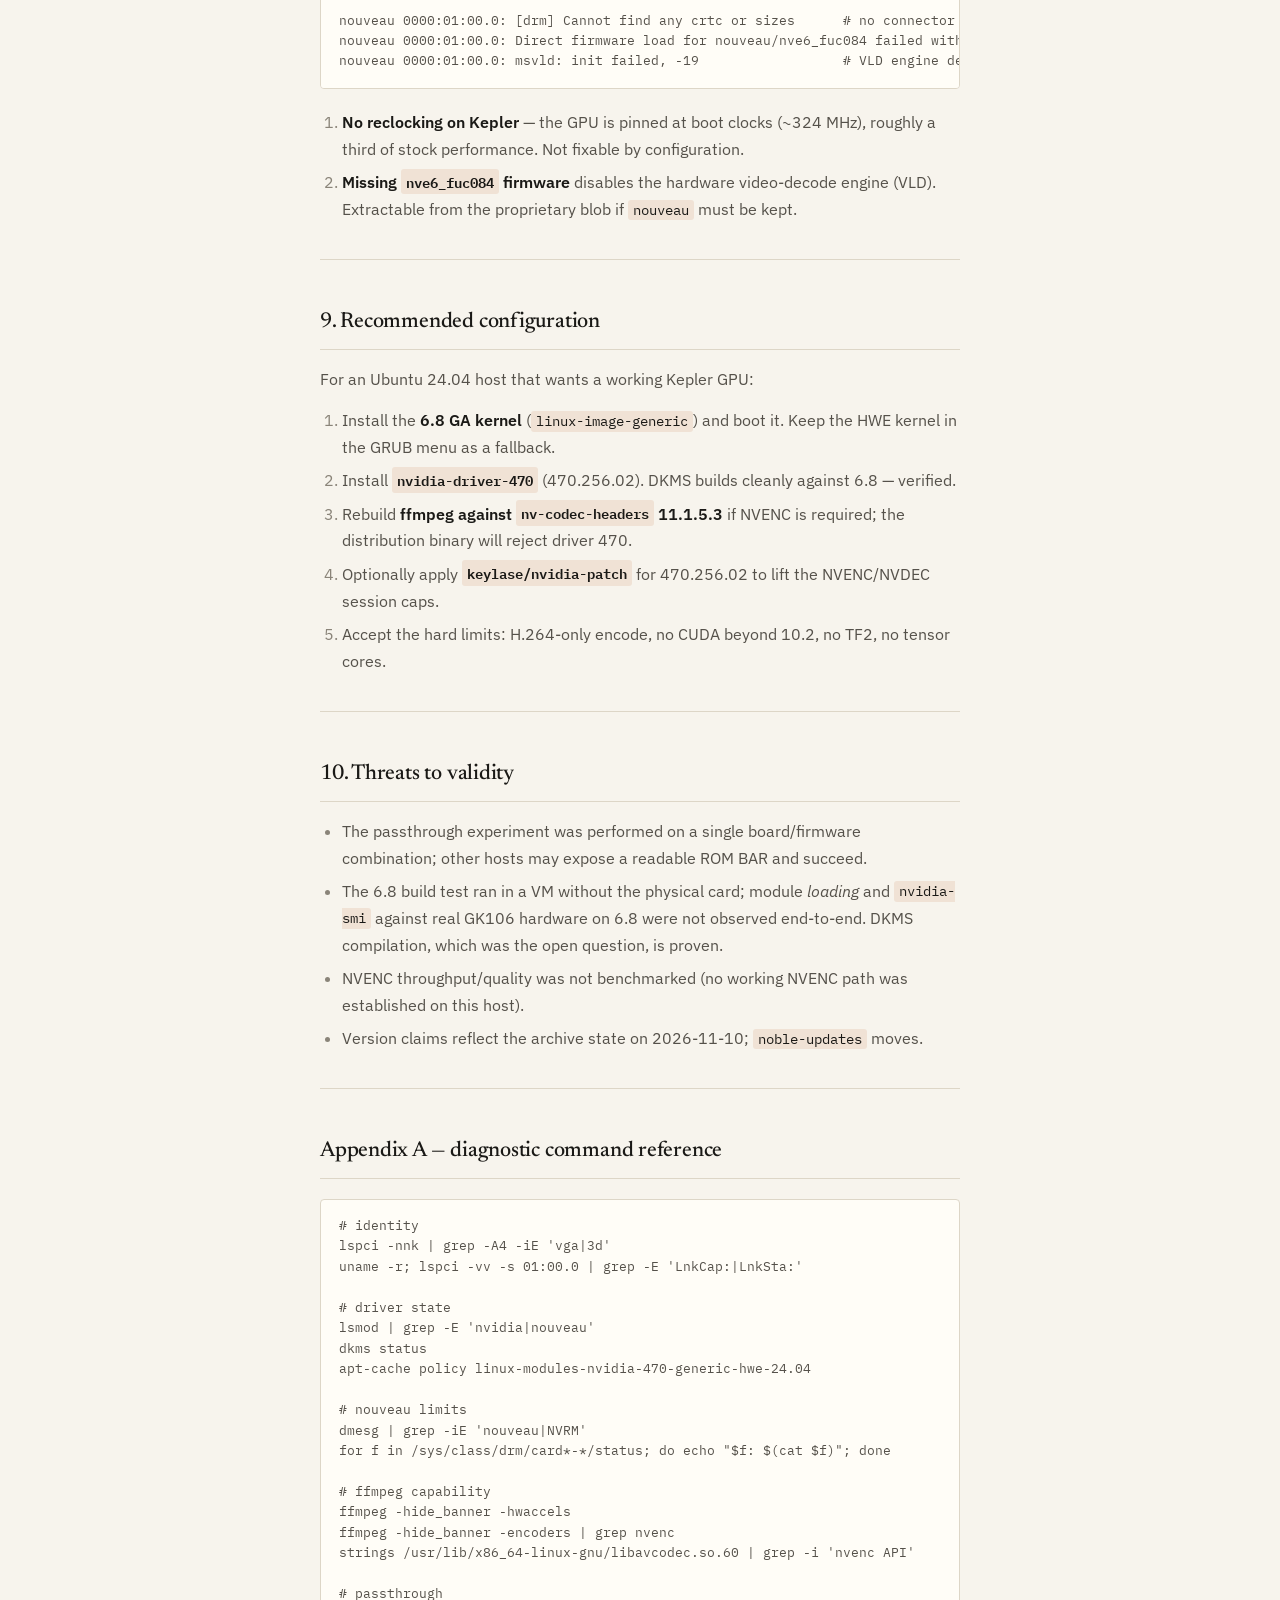
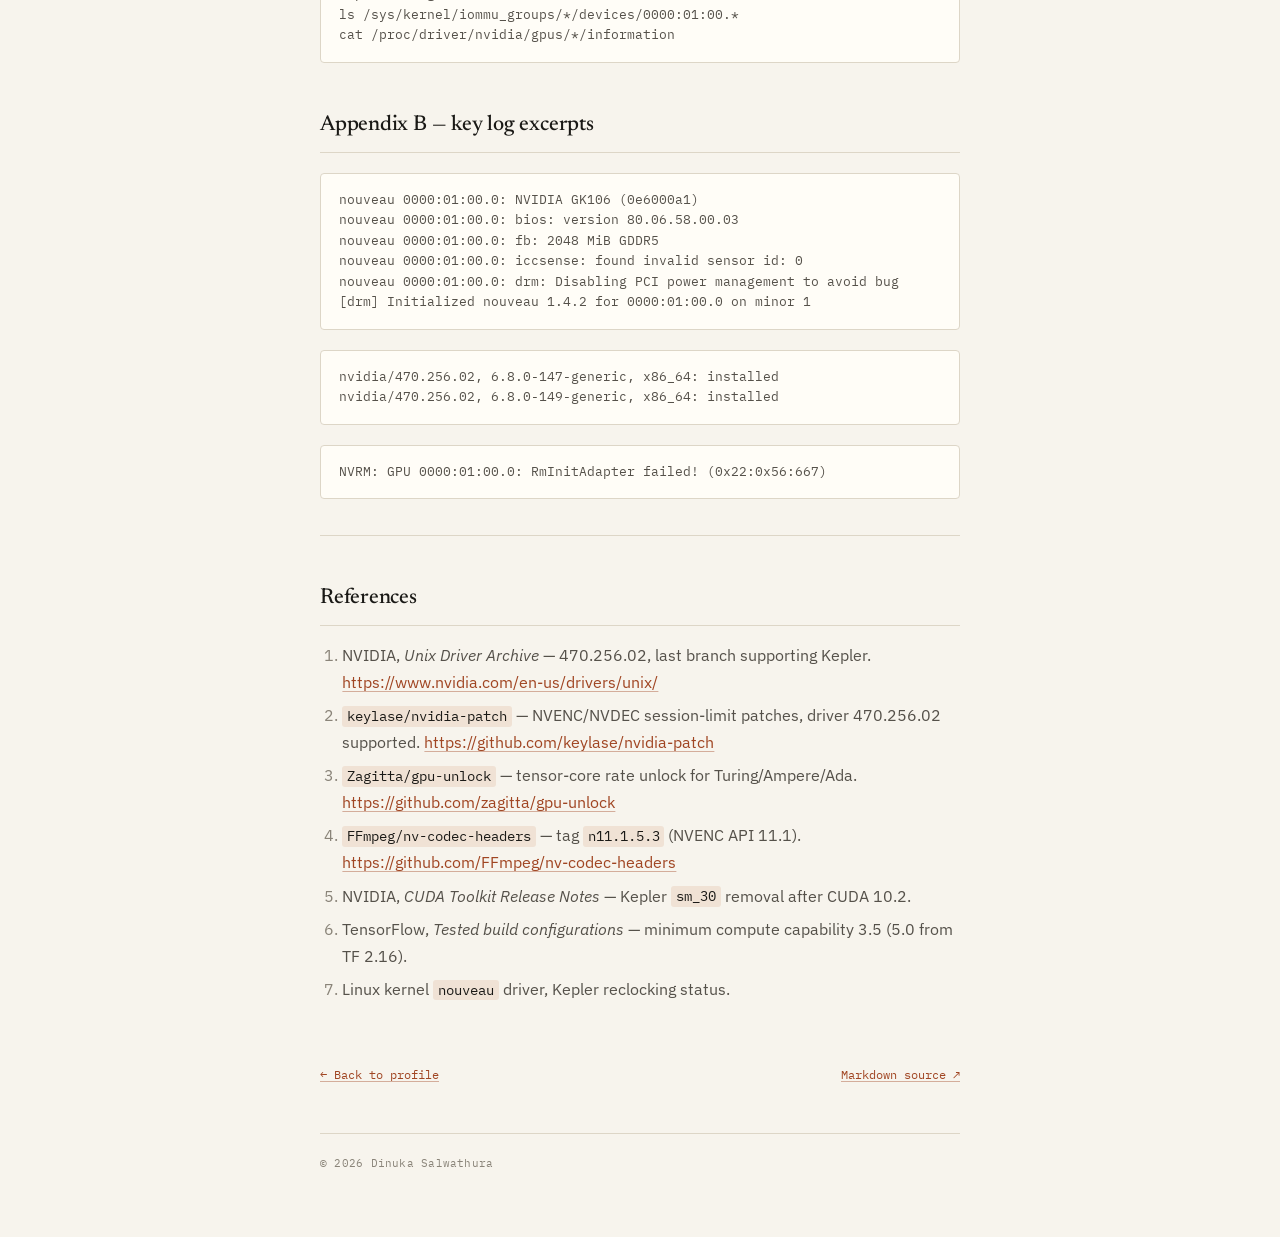
==== commit e4cf05c1: "Redesign as an editorial page with light/dark themes The old layout was the default dark-card portfo" ====
--- a/research/kepler-gk106-gpu.html
+++ b/research/kepler-gk106-gpu.html
@@ -1,20 +1,27 @@
 <!DOCTYPE html>
 <html lang="en">
-
-<meta name="description" content="Research: running a Kepler-era NVIDIA GeForce GTX 660 (GK106) on Ubuntu 24.04 in 2026 - driver support, kernel compatibility, NVENC, passthrough and CUDA limits." />
-<meta property="og:title" content="Kepler GK106 (GTX 660) on Ubuntu 24.04 - Research" />
-<meta property="og:type" content="article" />
-<meta property="og:url" content="https://dinukasal.github.io/research/kepler-gk106-gpu.html" />
-<meta property="og:description" content="A field report on driver support, kernel compatibility, NVENC and virtualisation viability for a 2012 Kepler GPU in 2026." />
 
 <head>
     <meta charset="UTF-8">
     <meta name="viewport" content="width=device-width, initial-scale=1.0">
-    <meta http-equiv="X-UA-Compatible" content="ie=edge">
-    <link rel="stylesheet" href="https://use.fontawesome.com/releases/v5.4.1/css/all.css"
-        integrity="sha384-5sAR7xN1Nv6T6+dT2mhtzEpVJvfS3NScPQTrOxhwjIuvcA67KV2R5Jz6kr4abQsz" crossorigin="anonymous">
+    <title>Kepler GK106 on Ubuntu 24.04 | Dinuka Salwathura</title>
+
+    <meta name="description" content="Research: running a Kepler-era NVIDIA GeForce GTX 660 (GK106) on Ubuntu 24.04 in 2026 - driver support, kernel compatibility, NVENC, passthrough and CUDA limits." />
+    <meta property="og:title" content="Kepler GK106 (GTX 660) on Ubuntu 24.04 - Research" />
+    <meta property="og:type" content="article" />
+    <meta property="og:url" content="https://dinukasal.github.io/research/kepler-gk106-gpu.html" />
+    <meta property="og:description" content="A field report on driver support, kernel compatibility, NVENC and virtualisation viability for a 2012 Kepler GPU in 2026." />
+    <meta name="author" content="Dinuka Salwathura">
+    <meta name="color-scheme" content="light dark">
+
+    <link rel="preconnect" href="https://fonts.googleapis.com">
+    <link rel="preconnect" href="https://fonts.gstatic.com" crossorigin>
+    <link rel="stylesheet"
+        href="https://fonts.googleapis.com/css2?family=Newsreader:opsz,wght@6..72,300;6..72,400;6..72,500;6..72,600&family=IBM+Plex+Mono:wght@400;500&family=IBM+Plex+Sans:wght@400;500;600&display=swap">
     <link rel="stylesheet" href="../style.css">
-    <title>Kepler GK106 on Ubuntu 24.04 | Dinuka Salwathura</title>
+
+    <!-- Theme is applied before first paint to avoid a flash. -->
+    <script src="../theme.js"></script>
 
     <script async src="https://www.googletagmanager.com/gtag/js?id=G-8EG1JXCSR4"></script>
     <script>
@@ -26,12 +33,21 @@
 </head>
 
 <body>
-    <div class="container">
-        <nav class="article-nav">
-            <a href="../index.html"><i class="fas fa-arrow-left"></i> Back to profile</a>
-        </nav>
-
-        <article class="card article">
+    <div class="wrap">
+        <div class="topbar">
+            <a href="../index.html">&larr; Dinuka Salwathura</a>
+            <button class="theme-toggle" type="button" aria-pressed="false" aria-label="Switch to dark theme" title="Switch to dark theme">
+                <svg class="icon-moon" viewBox="0 0 24 24" fill="none" stroke="currentColor" stroke-width="1.6" stroke-linecap="round" stroke-linejoin="round" aria-hidden="true">
+                    <path d="M21 12.79A9 9 0 1 1 11.21 3 7 7 0 0 0 21 12.79z"></path>
+                </svg>
+                <svg class="icon-sun" viewBox="0 0 24 24" fill="none" stroke="currentColor" stroke-width="1.6" stroke-linecap="round" stroke-linejoin="round" aria-hidden="true">
+                    <circle cx="12" cy="12" r="4.2"></circle>
+                    <path d="M12 2.5v2M12 19.5v2M2.5 12h2M19.5 12h2M5.2 5.2l1.4 1.4M17.4 17.4l1.4 1.4M18.8 5.2l-1.4 1.4M6.6 17.4l-1.4 1.4"></path>
+                </svg>
+            </button>
+        </div>
+
+        <article class="article">
 <h1 id="running-a-kepler-era-gpu-geforce-gtx-660-gk106-on-ubuntu-2404-in-2026">Running a Kepler-Era GPU (GeForce GTX 660 / GK106) on Ubuntu 24.04 in 2026</h1>
 <p><strong>A field report on driver support, kernel compatibility, NVENC, and virtualisation viability</strong></p>
 <p><em>Test date: 2026-11-10 · Ubuntu 24.04.5 LTS · Kernel 7.0.0-42-generic (HWE)</em></p>
@@ -406,9 +422,9 @@
 </ol>
         </article>
 
-        <nav class="article-nav article-nav-bottom">
-            <a href="../index.html"><i class="fas fa-arrow-left"></i> Back to profile</a>
-            <a href="kepler-gk106-gpu.md" class="md-source"><i class="fab fa-markdown"></i> Markdown source</a>
+        <nav class="article-nav-bottom">
+            <a href="../index.html">&larr; Back to profile</a>
+            <a href="kepler-gk106-gpu.md" class="md-source">Markdown source &#8599;</a>
         </nav>
 
         <footer>
--- a/style.css
+++ b/style.css
@@ -1,540 +1,719 @@
-@import url('https://fonts.googleapis.com/css2?family=Inter:wght@300;400;500;600;700&display=swap');
+/* ------------------------------------------------------------------
+   dinukasal.github.io
+   Typography-driven, hand-written CSS. No framework, no build step.
+   Themes: [data-theme="light"] (default) / [data-theme="dark"]
+   ------------------------------------------------------------------ */
 
 :root {
-    --bg-primary: #0f0f13;
-    --bg-card: #1a1a21;
-    --bg-card-hover: #22222b;
-    --text-primary: #f0f0f0;
-    --text-secondary: #a0a0a8;
-    --accent: #6366f1;
-    --accent-hover: #818cf8;
-    --border: #2a2a35;
-    --skill-bg: #252530;
-    --skill-text: #c5c5d2;
-}
-
-* {
+    --font-serif: "Newsreader", Georgia, "Times New Roman", serif;
+    --font-sans: "IBM Plex Sans", -apple-system, BlinkMacSystemFont, "Segoe UI", Helvetica, Arial, sans-serif;
+    --font-mono: "IBM Plex Mono", ui-monospace, SFMono-Regular, Menlo, Consolas, monospace;
+
+    --bg: #f7f4ed;
+    --bg-soft: #fffdf7;
+    --ink: #1a1916;
+    --ink-2: #55514a;
+    --ink-3: #8a8479;
+    --rule: #ddd6c7;
+    --rule-soft: #e8e2d5;
+    --accent: #a04522;
+    --accent-soft: #f0e2d5;
+    --select: #ecdfcc;
+}
+
+[data-theme="dark"] {
+    --bg: #16150f;
+    --bg-soft: #1c1b15;
+    --ink: #ece7dc;
+    --ink-2: #a9a297;
+    --ink-3: #7c766b;
+    --rule: #302e26;
+    --rule-soft: #26241e;
+    --accent: #dd9468;
+    --accent-soft: #2a231b;
+    --select: #33291f;
+}
+
+*,
+*::before,
+*::after {
+    box-sizing: border-box;
+}
+
+html {
+    color-scheme: light;
+}
+
+[data-theme="dark"] {
+    color-scheme: dark;
+}
+
+body {
     margin: 0;
     padding: 0;
-    box-sizing: border-box;
-}
-
-body {
-    font-family: 'Inter', sans-serif;
-    background-color: var(--bg-primary);
-    color: var(--text-secondary);
-    line-height: 1.6;
-    min-height: 100vh;
-}
-
+    background-color: var(--bg);
+    color: var(--ink-2);
+    font-family: var(--font-sans);
+    font-size: 16px;
+    line-height: 1.68;
+    -webkit-font-smoothing: antialiased;
+    text-rendering: optimizeLegibility;
+}
+
+::selection {
+    background: var(--select);
+    color: var(--ink);
+}
+
+.wrap,
 .container {
-    max-width: 900px;
+    max-width: 43rem;
     margin: 0 auto;
-    padding: 3rem 1.5rem;
-}
-
-.profile-section {
-    text-align: center;
-    margin-bottom: 3rem;
-    animation: fadeInDown 0.6s ease-out;
-}
-
-.profile-image {
-    width: 160px;
-    height: 160px;
-    margin: 0 auto 1.5rem;
-    border-radius: 50%;
-    overflow: hidden;
-    border: 3px solid var(--accent);
-    box-shadow: 0 0 30px rgba(99, 102, 241, 0.3);
-    transition: transform 0.3s ease, box-shadow 0.3s ease;
-}
-
-.profile-image:hover {
-    transform: scale(1.05);
-    box-shadow: 0 0 40px rgba(99, 102, 241, 0.5);
-}
-
-.profile-image img {
-    width: 100%;
-    height: 100%;
-    object-fit: cover;
-}
-
-.profile-section h1 {
-    font-size: 2.2rem;
-    font-weight: 700;
-    color: var(--text-primary);
-    margin-bottom: 0.5rem;
-    letter-spacing: -0.5px;
-}
-
-.location {
-    font-size: 0.95rem;
-    color: var(--text-secondary);
-    margin-bottom: 1.2rem;
-}
-
-.location i {
+    padding: 3.5rem 1.5rem 4rem;
+}
+
+a {
     color: var(--accent);
-    margin-right: 6px;
-}
-
-.social-links {
+    text-decoration: underline;
+    text-decoration-thickness: 1px;
+    text-underline-offset: 0.18em;
+    text-decoration-color: color-mix(in srgb, var(--accent) 40%, transparent);
+    transition: text-decoration-color 0.15s ease, color 0.15s ease;
+}
+
+a:hover {
+    text-decoration-color: currentColor;
+}
+
+:focus-visible {
+    outline: 2px solid var(--accent);
+    outline-offset: 3px;
+    border-radius: 2px;
+}
+
+/* ---------------------------- masthead ---------------------------- */
+
+.masthead {
     display: flex;
-    justify-content: center;
-    gap: 1rem;
-    flex-wrap: wrap;
-}
-
-.social-link {
+    align-items: flex-start;
+    justify-content: space-between;
+    gap: 1.5rem;
+    margin-bottom: 1.75rem;
+}
+
+.identity {
     display: flex;
     align-items: center;
-    justify-content: center;
-    width: 44px;
-    height: 44px;
-    border-radius: 12px;
-    background: var(--bg-card);
-    color: var(--text-secondary);
-    font-size: 1.2rem;
+    gap: 1.15rem;
+    min-width: 0;
+}
+
+.avatar {
+    flex: 0 0 auto;
+    width: 76px;
+    height: 76px;
+    border-radius: 3px;
+    object-fit: cover;
+    border: 1px solid var(--rule);
+    filter: grayscale(1) contrast(1.02);
+    transition: filter 0.4s ease;
+}
+
+.identity:hover .avatar {
+    filter: grayscale(0);
+}
+
+.identity h1 {
+    margin: 0 0 0.3rem;
+    font-family: var(--font-serif);
+    font-size: 1.85rem;
+    font-weight: 500;
+    line-height: 1.15;
+    letter-spacing: -0.015em;
+    color: var(--ink);
+}
+
+.meta {
+    margin: 0;
+    font-family: var(--font-mono);
+    font-size: 0.7rem;
+    letter-spacing: 0.02em;
+    color: var(--ink-3);
+}
+
+.meta .sep {
+    padding: 0 0.35em;
+    color: var(--rule);
+}
+
+/* theme switch */
+
+.theme-toggle {
+    flex: 0 0 auto;
+    display: inline-grid;
+    place-items: center;
+    width: 2rem;
+    height: 2rem;
+    padding: 0;
+    border: 1px solid var(--rule);
+    border-radius: 50%;
+    background: transparent;
+    color: var(--ink-3);
+    cursor: pointer;
+    transition: color 0.15s ease, border-color 0.15s ease, background-color 0.15s ease;
+}
+
+.theme-toggle:hover {
+    color: var(--ink);
+    border-color: var(--ink-3);
+    background: var(--bg-soft);
+}
+
+.theme-toggle svg {
+    width: 15px;
+    height: 15px;
+    display: block;
+}
+
+.theme-toggle .icon-sun {
+    display: none;
+}
+
+[data-theme="dark"] .theme-toggle .icon-sun {
+    display: block;
+}
+
+[data-theme="dark"] .theme-toggle .icon-moon {
+    display: none;
+}
+
+/* ---------------------------- lede ---------------------------- */
+
+.lede {
+    margin: 0 0 1.5rem;
+    max-width: 34em;
+    font-family: var(--font-serif);
+    font-size: 1.28rem;
+    font-weight: 300;
+    line-height: 1.5;
+    color: var(--ink);
+    letter-spacing: -0.005em;
+}
+
+.inline-links {
+    display: flex;
+    flex-wrap: wrap;
+    gap: 0.4rem 1.25rem;
+    margin: 0 0 2.75rem;
+    padding: 0;
+    list-style: none;
+    font-family: var(--font-mono);
+    font-size: 0.74rem;
+    letter-spacing: 0.03em;
+    text-transform: lowercase;
+}
+
+.inline-links a {
     text-decoration: none;
-    transition: all 0.25s ease;
-    border: 1px solid var(--border);
-}
-
-.social-link:hover {
-    background: var(--accent);
-    color: white;
-    transform: translateY(-3px);
-    border-color: var(--accent);
-    box-shadow: 0 8px 20px rgba(99, 102, 241, 0.35);
-}
-
-.content {
+    border-bottom: 1px solid color-mix(in srgb, var(--accent) 35%, transparent);
+    padding-bottom: 1px;
+}
+
+.inline-links a:hover {
+    border-bottom-color: var(--accent);
+}
+
+/* ---------------------------- sections ---------------------------- */
+
+.section {
+    display: grid;
+    grid-template-columns: 8.5rem minmax(0, 1fr);
+    column-gap: 1.75rem;
+    padding: 1.6rem 0;
+    border-top: 1px solid var(--rule);
+}
+
+.section > h2 {
+    margin: 0;
+    padding-top: 0.32rem;
+    font-family: var(--font-mono);
+    font-size: 0.68rem;
+    font-weight: 500;
+    letter-spacing: 0.14em;
+    text-transform: uppercase;
+    color: var(--ink-3);
+}
+
+.section-body > *:first-child {
+    margin-top: 0;
+}
+
+.section-body > *:last-child {
+    margin-bottom: 0;
+}
+
+.section-body p {
+    margin: 0 0 1rem;
+    max-width: 40em;
+}
+
+.section-body h3 {
+    margin: 1.9rem 0 0.75rem;
+    font-family: var(--font-mono);
+    font-size: 0.68rem;
+    font-weight: 500;
+    letter-spacing: 0.14em;
+    text-transform: uppercase;
+    color: var(--ink-3);
+}
+
+.section-body h3:first-child {
+    margin-top: 0;
+}
+
+/* ---------------------------- work list ---------------------------- */
+
+.work-item {
+    padding: 0.85rem 0;
+}
+
+.work-item:first-child {
+    padding-top: 0;
+}
+
+.work-item + .work-item {
+    border-top: 1px solid var(--rule-soft);
+}
+
+.work-head {
     display: flex;
-    flex-direction: column;
-    gap: 1.5rem;
-}
-
-.card {
-    background: var(--bg-card);
-    border-radius: 16px;
-    padding: 1.75rem;
-    border: 1px solid var(--border);
-    transition: transform 0.25s ease, box-shadow 0.25s ease;
-    animation: fadeInUp 0.6s ease-out backwards;
-}
-
-.card:nth-child(1) { animation-delay: 0.1s; }
-.card:nth-child(2) { animation-delay: 0.2s; }
-.card:nth-child(3) { animation-delay: 0.3s; }
-.card:nth-child(4) { animation-delay: 0.4s; }
-
-.card:hover {
-    transform: translateY(-2px);
-    box-shadow: 0 12px 30px rgba(0, 0, 0, 0.25);
-    border-color: var(--accent);
-}
-
-.card h2 {
-    font-size: 1.25rem;
-    font-weight: 600;
-    color: var(--text-primary);
-    margin-bottom: 1rem;
+    flex-wrap: wrap;
+    align-items: baseline;
+    gap: 0.15rem 0.65rem;
+}
+
+.work-company {
+    font-weight: 500;
+    color: var(--ink);
+    text-decoration: none;
+    border-bottom: 1px solid transparent;
+}
+
+a.work-company:hover {
+    border-bottom-color: var(--accent);
+    color: var(--accent);
+}
+
+.work-role {
+    margin-left: auto;
+    font-family: var(--font-mono);
+    font-size: 0.72rem;
+    letter-spacing: 0.02em;
+    color: var(--ink-3);
+    text-align: right;
+}
+
+.work-desc {
+    margin: 0.3rem 0 0;
+    font-size: 0.9rem;
+    color: var(--ink-2);
+    max-width: 38em;
+}
+
+/* ---------------------------- skills ---------------------------- */
+
+.tags {
+    margin: 0;
+    max-width: 40em;
+    font-size: 0.95rem;
+    color: var(--ink-2);
+    line-height: 1.9;
+}
+
+
+/* ---------------------------- entry lists ---------------------------- */
+
+.entry-list {
+    margin: 0;
+    padding: 0;
+    list-style: none;
+}
+
+.entry-list > li + li {
+    border-top: 1px solid var(--rule-soft);
+}
+
+.entry {
+    display: grid;
+    grid-template-columns: minmax(0, 1fr) auto;
+    align-items: baseline;
+    column-gap: 1rem;
+    padding: 0.8rem 0;
+    text-decoration: none;
+}
+
+.entry-list > li:first-child .entry {
+    padding-top: 0;
+}
+
+.entry-title {
+    font-weight: 500;
+    color: var(--ink);
+    text-decoration: none;
+    transition: color 0.15s ease;
+}
+
+.entry-arrow {
+    font-family: var(--font-mono);
+    font-size: 0.85rem;
+    color: var(--ink-3);
+    transition: transform 0.15s ease, color 0.15s ease;
+}
+
+.entry-desc {
+    grid-column: 1 / -1;
+    margin-top: 0.15rem;
+    font-size: 0.9rem;
+    color: var(--ink-2);
+    max-width: 40em;
+}
+
+.entry:hover .entry-title {
+    color: var(--accent);
+}
+
+.entry:hover .entry-arrow {
+    color: var(--accent);
+    transform: translate(3px, -3px);
+}
+
+/* ---------------------------- contact ---------------------------- */
+
+.contact-email {
+    display: inline-block;
+    margin: 0 0 1.25rem;
+    font-family: var(--font-serif);
+    font-size: 1.45rem;
+    font-weight: 300;
+    letter-spacing: -0.01em;
+    color: var(--ink);
+    text-decoration: none;
+    border-bottom: 1px solid var(--rule);
+    padding-bottom: 0.1rem;
+    transition: border-color 0.15s ease, color 0.15s ease;
+}
+
+.contact-email:hover {
+    color: var(--accent);
+    border-bottom-color: var(--accent);
+}
+
+.elsewhere {
+    display: flex;
+    flex-wrap: wrap;
+    gap: 0.35rem 1.35rem;
+    margin: 0;
+    padding: 0;
+    list-style: none;
+    font-family: var(--font-mono);
+    font-size: 0.74rem;
+    letter-spacing: 0.02em;
+}
+
+.elsewhere a {
+    text-decoration: none;
+    color: var(--ink-2);
+    border-bottom: 1px solid transparent;
+    padding-bottom: 1px;
+}
+
+.elsewhere a:hover {
+    color: var(--accent);
+    border-bottom-color: var(--accent);
+}
+
+/* ---------------------------- footer ---------------------------- */
+
+footer {
+    display: flex;
+    flex-wrap: wrap;
+    justify-content: space-between;
+    gap: 0.5rem 1.5rem;
+    margin-top: 3rem;
+    padding-top: 1.25rem;
+    border-top: 1px solid var(--rule);
+    font-family: var(--font-mono);
+    font-size: 0.7rem;
+    letter-spacing: 0.02em;
+    color: var(--ink-3);
+}
+
+footer p {
+    margin: 0;
+}
+
+/* ---------------------------- article pages ---------------------------- */
+
+.topbar {
     display: flex;
     align-items: center;
-    gap: 0.6rem;
-}
-
-.card h2 i {
+    justify-content: space-between;
+    gap: 1rem;
+    margin-bottom: 2.5rem;
+    font-family: var(--font-mono);
+    font-size: 0.74rem;
+    letter-spacing: 0.02em;
+}
+
+.topbar a {
+    text-decoration: none;
+    color: var(--ink-3);
+}
+
+.topbar a:hover {
     color: var(--accent);
 }
 
-.title {
-    color: var(--text-primary);
-    font-size: 1.05rem;
-    margin-bottom: 1rem;
-}
-
-.work-title {
-    font-size: 1.05rem;
+.article {
+    padding-bottom: 0.5rem;
+}
+
+.article h1 {
+    margin: 0 0 1rem;
+    font-family: var(--font-serif);
+    font-size: 2.15rem;
+    font-weight: 500;
+    line-height: 1.18;
+    letter-spacing: -0.02em;
+    color: var(--ink);
+    text-wrap: balance;
+}
+
+.article h2 {
+    margin: 2.75rem 0 1rem;
+    padding-bottom: 0.55rem;
+    border-bottom: 1px solid var(--rule);
+    font-family: var(--font-serif);
+    font-size: 1.35rem;
+    font-weight: 500;
+    letter-spacing: -0.01em;
+    color: var(--ink);
+}
+
+.article h3 {
+    margin: 1.9rem 0 0.6rem;
+    font-family: var(--font-mono);
+    font-size: 0.72rem;
+    font-weight: 500;
+    letter-spacing: 0.12em;
+    text-transform: uppercase;
+    color: var(--ink-3);
+}
+
+.article p {
+    margin: 0.9rem 0;
+    max-width: 40em;
+}
+
+.article strong {
+    color: var(--ink);
     font-weight: 600;
-    color: var(--text-primary);
-    margin-bottom: 0.9rem;
-}
-
-.work-history {
-    display: flex;
-    flex-direction: column;
-    gap: 1.1rem;
-}
-
-.work-item {
-    font-size: 0.95rem;
-}
-
-.work-item-header {
-    display: flex;
-    flex-wrap: wrap;
-    gap: 0.5rem;
-}
-
-.work-description {
-    color: var(--text-secondary);
-    font-size: 0.875rem;
-    margin-top: 0.25rem;
-}
-
-.work-item .company {
-    color: var(--accent);
-    font-weight: 500;
-    text-decoration: none;
-    transition: color 0.2s ease;
-}
-
-.work-item .company:hover {
-    color: var(--accent-hover);
-    text-decoration: underline;
-}
-
-.work-item .role {
-    color: var(--text-secondary);
-}
-
-.skills-grid {
-    display: flex;
-    flex-wrap: wrap;
-    gap: 0.6rem;
-}
-
-.skill-tag {
-    background: var(--skill-bg);
-    color: var(--skill-text);
-    padding: 0.45rem 0.9rem;
-    border-radius: 8px;
-    font-size: 0.85rem;
-    font-weight: 500;
-    transition: all 0.2s ease;
-    border: 1px solid transparent;
-}
-
-.skill-tag:hover {
-    background: var(--accent);
-    color: white;
-    transform: translateY(-2px);
-    border-color: var(--accent);
-}
-
-.projects-grid {
-    display: grid;
-    grid-template-columns: repeat(auto-fill, minmax(220px, 1fr));
-    gap: 1rem;
-}
-
-.project-card {
-    background: var(--bg-primary);
-    border: 1px solid var(--border);
-    border-radius: 12px;
-    padding: 1.25rem;
-    text-decoration: none;
-    transition: all 0.25s ease;
-}
-
-.project-card:hover {
-    background: var(--bg-card-hover);
-    border-color: var(--accent);
-    transform: translateY(-3px);
-    box-shadow: 0 8px 20px rgba(0, 0, 0, 0.2);
-}
-
-.project-card h3 {
-    color: var(--text-primary);
-    font-size: 1rem;
-    font-weight: 600;
-    margin-bottom: 0.4rem;
-    transition: color 0.2s ease;
-}
-
-.project-card:hover h3 {
-    color: var(--accent);
-}
-
-.project-card p {
-    color: var(--text-secondary);
-    font-size: 0.85rem;
-}
-
-.contact-link {
-    display: inline-flex;
-    align-items: center;
-    gap: 0.6rem;
-    color: var(--text-secondary);
-    text-decoration: none;
-    font-size: 1rem;
-    padding: 0.75rem 1.25rem;
-    background: var(--bg-primary);
-    border-radius: 10px;
-    transition: all 0.25s ease;
-    border: 1px solid var(--border);
-}
-
-.contact-link:hover {
-    background: var(--accent);
-    color: white;
-    border-color: var(--accent);
-    transform: translateX(5px);
-}
-
-.contact-link i {
-    color: var(--accent);
-    transition: color 0.25s ease;
-}
-
-.contact-link:hover i {
-    color: white;
-}
-
-footer {
-    text-align: center;
-    margin-top: 3rem;
-    padding-top: 1.5rem;
-    border-top: 1px solid var(--border);
-    color: var(--text-secondary);
-    font-size: 0.85rem;
-}
-
-@keyframes fadeInDown {
-    from {
-        opacity: 0;
-        transform: translateY(-20px);
-    }
-    to {
-        opacity: 1;
-        transform: translateY(0);
-    }
-}
-
-@keyframes fadeInUp {
-    from {
-        opacity: 0;
-        transform: translateY(20px);
-    }
-    to {
-        opacity: 1;
-        transform: translateY(0);
-    }
-}
-
-@media (max-width: 600px) {
-    .container {
-        padding: 2rem 1rem;
-    }
-    
-    .profile-section h1 {
-        font-size: 1.8rem;
-    }
-    
-    .profile-image {
-        width: 130px;
-        height: 130px;
-    }
-    
-    .card {
-        padding: 1.25rem;
-    }
-    
-    .projects-grid {
-        grid-template-columns: 1fr;
-    }
-    
-    .social-link {
-        width: 40px;
-        height: 40px;
-        font-size: 1.1rem;
-    }
-}
-
-/* ---------- Research article pages ---------- */
-
-.article-nav {
+}
+
+.article em {
+    color: var(--ink-2);
+}
+
+.article a {
+    overflow-wrap: break-word;
+}
+
+.article ul,
+.article ol {
+    margin: 0.9rem 0;
+    padding-left: 1.4rem;
+    max-width: 40em;
+}
+
+.article li {
+    margin: 0.4rem 0;
+}
+
+.article li::marker {
+    color: var(--ink-3);
+}
+
+.article hr {
+    height: 0;
+    margin: 2.25rem 0;
+    border: 0;
+    border-top: 1px solid var(--rule);
+}
+
+.article code {
+    font-family: var(--font-mono);
+    font-size: 0.85em;
+    background: var(--accent-soft);
+    color: var(--ink);
+    padding: 0.1em 0.35em;
+    border-radius: 3px;
+}
+
+.article pre {
+    margin: 1.25rem 0;
+    padding: 1rem 1.15rem;
+    overflow-x: auto;
+    background: var(--bg-soft);
+    border: 1px solid var(--rule);
+    border-radius: 4px;
+    line-height: 1.6;
+}
+
+.article pre code {
+    display: block;
+    padding: 0;
+    background: none;
+    color: var(--ink-2);
+    font-size: 0.8rem;
+    white-space: pre;
+}
+
+.article blockquote {
+    margin: 1.4rem 0;
+    padding: 0.1rem 0 0.1rem 1.15rem;
+    border-left: 2px solid var(--accent);
+    color: var(--ink-2);
+}
+
+.article blockquote p {
+    margin: 0.4rem 0;
+}
+
+.table-wrap {
+    margin: 1.35rem 0;
+    overflow-x: auto;
+    border: 1px solid var(--rule);
+    border-radius: 4px;
+}
+
+.article table {
+    width: 100%;
+    border-collapse: collapse;
+    font-size: 0.86rem;
+    font-variant-numeric: tabular-nums;
+}
+
+.article th,
+.article td {
+    padding: 0.55rem 0.85rem;
+    text-align: left;
+    vertical-align: top;
+    border-bottom: 1px solid var(--rule-soft);
+}
+
+.article th {
+    font-family: var(--font-mono);
+    font-size: 0.68rem;
+    font-weight: 500;
+    letter-spacing: 0.08em;
+    text-transform: uppercase;
+    color: var(--ink-3);
+    background: var(--bg-soft);
+    white-space: nowrap;
+}
+
+.article tbody tr:last-child td {
+    border-bottom: 0;
+}
+
+.article tbody tr:hover td {
+    background: color-mix(in srgb, var(--accent-soft) 45%, transparent);
+}
+
+.article-nav-bottom {
     display: flex;
     justify-content: space-between;
-    align-items: center;
     gap: 1rem;
-    margin-bottom: 1.5rem;
-}
-
-.article-nav a {
-    color: var(--text-secondary);
-    text-decoration: none;
-    font-size: 0.9rem;
-    transition: color 0.2s ease;
-}
-
-.article-nav a:hover {
-    color: var(--accent-hover);
-}
-
-.article-nav a i {
-    margin-right: 6px;
-}
-
-.article {
-    padding: 2.5rem;
-}
-
-.article h1 {
-    font-size: 1.9rem;
-    line-height: 1.25;
-    color: var(--text-primary);
-    letter-spacing: -0.5px;
-    margin-bottom: 0.75rem;
-}
-
-.article h2 {
-    font-size: 1.3rem;
-    color: var(--text-primary);
-    margin: 2.5rem 0 1rem;
-    padding-bottom: 0.5rem;
-    border-bottom: 1px solid var(--border);
-}
-
-.article h3 {
-    font-size: 1.05rem;
-    color: var(--accent-hover);
-    margin: 1.75rem 0 0.6rem;
-}
-
-.article p {
-    margin: 0.85rem 0;
-    color: var(--text-secondary);
-}
-
-.article strong {
-    color: var(--text-primary);
-}
-
-.article a {
-    color: var(--accent-hover);
-    text-decoration: none;
-    border-bottom: 1px dotted var(--accent);
-}
-
-.article a:hover {
-    color: #a5b4fc;
-    border-bottom-style: solid;
-}
-
-.article ul,
-.article ol {
-    margin: 0.9rem 0 0.9rem 1.5rem;
-    color: var(--text-secondary);
-}
-
-.article li {
-    margin: 0.4rem 0;
-}
-
-.article hr {
-    border: none;
-    border-top: 1px solid var(--border);
-    margin: 2rem 0;
-}
-
-.article code {
-    font-family: ui-monospace, SFMono-Regular, "SF Mono", Menlo, Consolas, monospace;
-    font-size: 0.86em;
-    background: var(--skill-bg);
-    color: #c5c5d2;
-    padding: 2px 6px;
-    border-radius: 5px;
-}
-
-.article pre {
-    background: #12121a;
-    border: 1px solid var(--border);
-    border-radius: 10px;
-    padding: 1rem 1.15rem;
-    overflow-x: auto;
-    margin: 1.1rem 0;
-}
-
-.article pre code {
-    background: none;
-    padding: 0;
-    font-size: 0.83rem;
-    line-height: 1.55;
-    color: #cfd0dc;
-    white-space: pre;
-}
-
-.article blockquote {
-    border-left: 3px solid var(--accent);
-    background: var(--bg-card-hover);
-    padding: 0.75rem 1.15rem;
-    border-radius: 0 8px 8px 0;
-    margin: 1.2rem 0;
-}
-
-.article blockquote p {
-    margin: 0.25rem 0;
-}
-
-.table-wrap {
-    overflow-x: auto;
-    margin: 1.25rem 0;
-    border: 1px solid var(--border);
-    border-radius: 10px;
-}
-
-.article table {
-    border-collapse: collapse;
-    width: 100%;
-    font-size: 0.88rem;
-}
-
-.article th,
-.article td {
-    text-align: left;
-    padding: 0.6rem 0.9rem;
-    border-bottom: 1px solid var(--border);
-    vertical-align: top;
-}
-
-.article th {
-    background: var(--skill-bg);
-    color: var(--text-primary);
-    font-weight: 600;
-    white-space: nowrap;
-}
-
-.article tbody tr:last-child td {
-    border-bottom: none;
-}
-
-.article tbody tr:hover {
-    background: var(--bg-card-hover);
-}
-
-.article-nav-bottom {
-    margin-top: 1.5rem;
-    margin-bottom: 2rem;
-}
-
-@media (max-width: 600px) {
-    .article {
-        padding: 1.25rem;
+    margin-top: 2.5rem;
+    font-family: var(--font-mono);
+    font-size: 0.74rem;
+}
+
+/* ---------------------------- responsive ---------------------------- */
+
+@media (max-width: 640px) {
+    .wrap,
+    .container {
+        padding: 2.25rem 1.15rem 3rem;
+    }
+
+    .masthead {
+        margin-bottom: 1.5rem;
+    }
+
+    .identity {
+        gap: 0.9rem;
+    }
+
+    .avatar {
+        width: 58px;
+        height: 58px;
+    }
+
+    .identity h1 {
+        font-size: 1.45rem;
+    }
+
+    .meta {
+        font-size: 0.66rem;
+    }
+
+    .lede {
+        font-size: 1.15rem;
+    }
+
+    .section {
+        grid-template-columns: 1fr;
+        row-gap: 0.6rem;
+        padding: 1.35rem 0;
+    }
+
+    .section > h2 {
+        padding-top: 0;
+    }
+
+    .work-role {
+        margin-left: 0;
+        text-align: left;
+        width: 100%;
+    }
+
+    .topbar {
+        margin-bottom: 1.75rem;
     }
 
     .article h1 {
-        font-size: 1.45rem;
+        font-size: 1.65rem;
     }
 
     .article h2 {
-        font-size: 1.15rem;
+        font-size: 1.2rem;
     }
 
     .article pre code {
-        font-size: 0.78rem;
-    }
-}
+        font-size: 0.75rem;
+    }
+
+    .contact-email {
+        font-size: 1.2rem;
+    }
+}
+
+@media (prefers-reduced-motion: reduce) {
+    *,
+    *::before,
+    *::after {
+        transition-duration: 0.01ms !important;
+        animation-duration: 0.01ms !important;
+    }
+}
